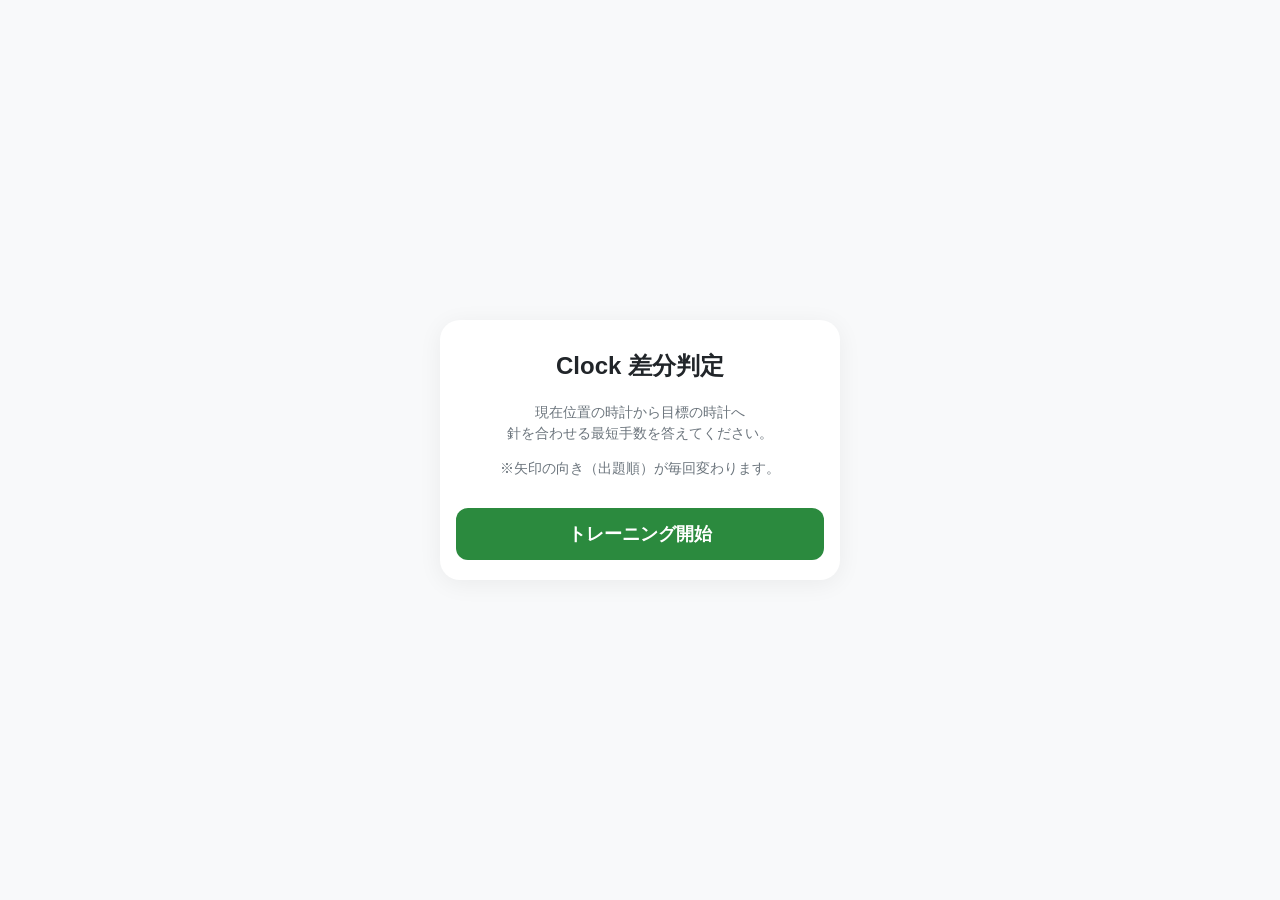
==== index.html @ cc68ac6b "正解・不正解時のエフェクトを追加 / リザルトにミス回数の表示を追加" ====
<!DOCTYPE html>
<html lang="ja">
<head>
    <meta charset="UTF-8">
    <meta name="viewport" content="width=device-width, initial-scale=1.0, maximum-scale=1.0, user-scalable=no">
    <title>ルービッククロック 練習アプリ</title>
    <style>
        * {
            box-sizing: border-box;
            -webkit-tap-highlight-color: transparent;
        }
        body {
            font-family: -apple-system, BlinkMacSystemFont, "Segoe UI", Roboto, Helvetica, Arial, sans-serif;
            background-color: #f8f9fa;
            margin: 0;
            padding: 10px;
            display: flex;
            justify-content: center;
            align-items: center;
            min-height: 100vh;
        }
        #app {
            background: white;
            padding: 20px 16px;
            border-radius: 20px;
            box-shadow: 0 4px 24px rgba(0,0,0,0.06);
            text-align: center;
            width: 100%;
            max-width: 400px;
            position: relative;
        }
        .screen { display: none; }
        .active { display: block; }
        
        h2 { margin-top: 10px; color: #212529; }
        p { color: #6c757d; font-size: 14px; line-height: 1.5; }

        /* 時計エリア */
        .clock-container {
            display: flex;
            flex-direction: row;
            justify-content: center;
            align-items: center;
            gap: 4px;
            background: #f1f3f5;
            padding: 12px 6px;
            border-radius: 14px;
            margin: 15px 0;
        }
        .arrow-box {
            width: 50px;
            height: 40px;
            display: flex;
            align-items: center;
            justify-content: center;
        }
        .arrow-svg {
            width: 100%;
            height: 100%;
            fill: #0288d1;
        }
        .clock-svg {
            background: #e1f5fe;
            border-radius: 50%;
            border: 3px solid #0288d1;
            flex: 0 0 110px;
            height: 110px;
        }
        
        /* ボタンのスタイル */
        button {
            font-family: inherit;
            border: none;
            cursor: pointer;
            transition: background 0.1s, transform 0.05s;
        }
        button:active {
            transform: scale(0.96);
        }
        .btn-start {
            background-color: #2b8a3e;
            color: white;
            font-size: 18px;
            font-weight: bold;
            padding: 14px 32px;
            border-radius: 12px;
            width: 100%;
            margin-top: 15px;
        }
        
        .btn-grid {
            display: grid;
            grid-template-columns: repeat(2, 1fr);
            gap: 8px;
            margin-top: 10px;
        }
        .btn-answer {
            color: white;
            font-size: 20px;
            font-weight: 700;
            padding: 14px 0;
            border-radius: 10px;
        }
        
        .btn-minus { background-color: #c92a2a; }
        .btn-plus { background-color: #228be6; }
        .btn-fullwidth {
            grid-column: span 2;
            background-color: #12b886;
        }
        
        .info-container {
            display: flex;
            justify-content: space-between;
            align-items: center;
            font-size: 15px;
            color: #495057;
            font-weight: bold;
            padding: 0 4px;
        }
        .live-timer {
            font-variant-numeric: tabular-nums;
            background: #e2f5e5;
            color: #2b8a3e;
            padding: 4px 12px;
            border-radius: 6px;
        }
        
        /* リザルト表示 */
        .result-time {
            font-size: 36px;
            font-weight: bold;
            color: #d6336c;
            margin: 15px 0 5px 0;
        }
        .result-miss {
            font-size: 18px;
            font-weight: bold;
            color: #495057;
            margin-bottom: 25px;
        }

        /* エフェクト用オーバーレイ共通 */
        .effect-overlay {
            position: absolute;
            top: 0;
            left: 0;
            width: 100%;
            height: 100%;
            background: rgba(255, 255, 255, 0.4);
            border-radius: 20px;
            display: flex;
            justify-content: center;
            align-items: center;
            z-index: 10;
            opacity: 0;
            pointer-events: none;
            transition: opacity 0.08s ease-out;
        }
        .effect-overlay.show {
            opacity: 1;
            pointer-events: auto;
        }

        /* ○（正解）エフェクト */
        .correct-circle {
            width: 140px;
            height: 140px;
            border: 16px solid #2b8a3e;
            border-radius: 50%;
            transform: scale(0.6);
            transition: transform 0.12s cubic-bezier(0.175, 0.885, 0.32, 1.275);
        }
        #correct-overlay.show .correct-circle { transform: scale(1); }

        /* ✕（不正解）エフェクト */
        .incorrect-cross {
            position: relative;
            width: 120px;
            height: 120px;
            transform: scale(0.6);
            transition: transform 0.12s cubic-bezier(0.175, 0.885, 0.32, 1.275);
        }
        .incorrect-cross::before, .incorrect-cross::after {
            content: "";
            position: absolute;
            top: 50%;
            left: 0;
            width: 100%;
            height: 16px;
            background-color: #f03e3e;
            border-radius: 8px;
        }
        .incorrect-cross::before { transform: translateY(-50%) rotate(45deg); }
        .incorrect-cross::after { transform: translateY(-50%) rotate(-45deg); }
        #incorrect-overlay.show .incorrect-cross { transform: scale(1); }
    </style>
</head>
<body>

<div id="app">
    <div id="correct-overlay" class="effect-overlay">
        <div class="correct-circle"></div>
    </div>

    <div id="incorrect-overlay" class="effect-overlay">
        <div class="incorrect-cross"></div>
    </div>

    <div id="start-screen" class="screen active">
        <h2>Clock 差分判定</h2>
        <p>現在位置の時計から目標の時計へ<br>針を合わせる最短手数を答えてください。</p>
        <p>※矢印の向き（出題順）が毎回変わります。</p>
        <button class="btn-start" onclick="startQuiz()">トレーニング開始</button>
    </div>

    <div id="quiz-screen" class="screen">
        <div class="info-container">
            <div>問 <span id="current-question">1</span> / 10</div>
            <div class="live-timer"><span id="live-time">0.00</span> 秒</div>
        </div>
        
        <div class="clock-container">
            <svg id="clock-left" class="clock-svg" viewBox="0 0 100 100">
                <circle cx="50" cy="50" r="45" fill="none" stroke="#0288d1" stroke-width="2"/>
                <circle cx="50" cy="12" r="3" fill="#f03e3e"/>
                <circle cx="68.1" cy="16.9" r="2" fill="#495057"/><circle cx="83.1" cy="31.9" r="2" fill="#495057"/>
                <circle cx="88" cy="50" r="2" fill="#495057"/><circle cx="83.1" cy="68.1" r="2" fill="#495057"/>
                <circle cx="68.1" cy="83.1" r="2" fill="#495057"/><circle cx="50" cy="88" r="2" fill="#495057"/>
                <circle cx="31.9" cy="83.1" r="2" fill="#495057"/><circle cx="16.9" cy="68.1" r="2" fill="#495057"/>
                <circle cx="12" cy="50" r="2" fill="#495057"/><circle cx="16.9" cy="31.9" r="2" fill="#495057"/>
                <circle cx="31.9" cy="16.9" r="2" fill="#495057"/>
                <line id="hand-left" x1="50" y1="50" x2="50" y2="15" stroke="#212529" stroke-width="5" stroke-linecap="round" />
            </svg>

            <div class="arrow-box">
                <svg class="arrow-svg" viewBox="0 0 24 24">
                    <path id="arrow-path" d="M2,12 L14,2 L14,8 L22,8 L22,16 L14,16 L14,22 Z"/>
                </svg>
            </div>

            <svg id="clock-right" class="clock-svg" viewBox="0 0 100 100">
                <circle cx="50" cy="50" r="45" fill="none" stroke="#0288d1" stroke-width="2"/>
                <circle cx="50" cy="12" r="3" fill="#f03e3e"/>
                <circle cx="68.1" cy="16.9" r="2" fill="#495057"/><circle cx="83.1" cy="31.9" r="2" fill="#495057"/>
                <circle cx="88" cy="50" r="2" fill="#495057"/><circle cx="83.1" cy="68.1" r="2" fill="#495057"/>
                <circle cx="68.1" cy="83.1" r="2" fill="#495057"/><circle cx="50" cy="88" r="2" fill="#495057"/>
                <circle cx="31.9" cy="83.1" r="2" fill="#495057"/><circle cx="16.9" cy="68.1" r="2" fill="#495057"/>
                <circle cx="12" cy="50" r="2" fill="#495057"/><circle cx="16.9" cy="31.9" r="2" fill="#495057"/>
                <circle cx="31.9" cy="16.9" r="2" fill="#495057"/>
                <line id="hand-right" x1="50" y1="50" x2="50" y2="15" stroke="#212529" stroke-width="5" stroke-linecap="round" />
            </svg>
        </div>

        <div class="btn-grid" id="button-container"></div>
    </div>

    <div id="result-screen" class="screen">
        <h2>リザルト</h2>
        <p>10問正解のタイム:</p>
        <div class="result-time"><span id="total-time">0.00</span> 秒</div>
        <div class="result-miss">ミス回数: <span id="total-miss">0</span> 回</div>
        <button class="btn-start" onclick="startQuiz()">もう一度挑戦</button>
    </div>
</div>

<script>
    let currentStep = 0;
    let startTime = 0;
    let totalPenaltyTime = 0; 
    let effectStartTime = 0;  
    let leftTime = 0;
    let rightTime = 0;
    let correctAnswer = 0;
    let isRunning = false;
    let isTransitioning = false;
    let missCount = 0; // ミス回数の記録用

    const btnContainer = document.getElementById('button-container');
    const arrowPath = document.getElementById('arrow-path');
    const correctOverlay = document.getElementById('correct-overlay');
    const incorrectOverlay = document.getElementById('incorrect-overlay');

    const buttonLayout = [
        [0, true],
        [-1, false], [1, false],
        [-2, false], [2, false],
        [-3, false], [3, false],
        [-4, false], [4, false],
        [-5, false], [5, false],
        [6, true]
    ];

    buttonLayout.forEach(([num, isFull]) => {
        const btn = document.createElement('button');
        btn.className = 'btn-answer';
        
        if (isFull) {
            btn.classList.add('btn-fullwidth');
            btn.innerText = num;
        } else {
            if (num < 0) {
                btn.classList.add('btn-minus');
                btn.innerText = num;
            } else {
                btn.classList.add('btn-plus');
                btn.innerText = `+${num}`;
            }
        }
        
        btn.onclick = () => checkAnswer(num);
        btnContainer.appendChild(btn);
    });

    function showScreen(screenId) {
        document.querySelectorAll('.screen').forEach(s => s.classList.remove('active'));
        document.getElementById(screenId).classList.add('active');
    }

    function startQuiz() {
        currentStep = 0;
        totalPenaltyTime = 0;
        missCount = 0;
        startTime = performance.now();
        isRunning = true;
        isTransitioning = false;
        nextQuestion();
        showScreen('quiz-screen');
        updateTimer();
    }

    function updateTimer() {
        if (!isRunning) return;
        
        let now = performance.now();
        let elapsed;
        
        if (isTransitioning) {
            // 【仕様通り】正解エフェクト中のみタイム表示の進行を固定
            elapsed = ((effectStartTime - startTime - totalPenaltyTime) / 1000);
        } else {
            elapsed = ((now - startTime - totalPenaltyTime) / 1000);
        }
        
        document.getElementById('live-time').innerText = elapsed.toFixed(2);
        requestAnimationFrame(updateTimer);
    }

    function nextQuestion() {
        currentStep++;
        if (currentStep > 10) {
            endQuiz();
            return;
        }
        document.getElementById('current-question').innerText = currentStep;

        leftTime = Math.floor(Math.random() * 12);
        rightTime = Math.floor(Math.random() * 12);

        const isLeftToRight = Math.random() < 0.5;

        let fromTime, toTime;
        if (isLeftToRight) {
            arrowPath.setAttribute('d', 'M22,12 L10,2 L10,8 L2,8 L2,16 L10,16 L10,22 Z');
            fromTime = leftTime;
            toTime = rightTime;
        } else {
            arrowPath.setAttribute('d', 'M2,12 L14,2 L14,8 L22,8 L22,16 L14,16 L14,22 Z');
            fromTime = rightTime;
            toTime = leftTime;
        }

        let diff = toTime - fromTime;
        while (diff <= -5) diff += 12;
        while (diff > 6) diff -= 12;
        correctAnswer = diff;

        document.getElementById('hand-left').setAttribute('transform', `rotate(${leftTime * 30} 50 50)`);
        document.getElementById('hand-right').setAttribute('transform', `rotate(${rightTime * 30} 50 50)`);
    }

    function checkAnswer(selected) {
        if (isTransitioning) return;

        if (selected === correctAnswer) {
            triggerCorrectEffect();
        } else {
            missCount++; // ミスをカウント
            triggerIncorrectEffect();
        }
    }

    // 正解時の演出（タイマー停止あり）
    function triggerCorrectEffect() {
        isTransitioning = true;
        effectStartTime = performance.now(); 
        correctOverlay.classList.add('show');

        setTimeout(() => {
            correctOverlay.classList.remove('show');
            let effectEndTime = performance.now();
            totalPenaltyTime += (effectEndTime - effectStartTime); // 演出時間を差し引く
            isTransitioning = false;
            nextQuestion();
        }, 250);
    }

    // 不正解時の演出（タイマーは停止しない）
    function triggerIncorrectEffect() {
        isTransitioning = true; // 演出中の連続タップを防止
        incorrectOverlay.classList.add('show');

        setTimeout(() => {
            incorrectOverlay.classList.remove('show');
            isTransitioning = false; // 問題は進めず、入力を再開可能にする
        }, 250);
    }

    function endQuiz() {
        isRunning = false;
        const endTime = performance.now();
        const totalTime = ((endTime - startTime - totalPenaltyTime) / 1000).toFixed(2);
        document.getElementById('total-time').innerText = totalTime;
        document.getElementById('total-miss').innerText = missCount; // 結果に反映
        showScreen('result-screen');
    }
</script>
</body>
</html>
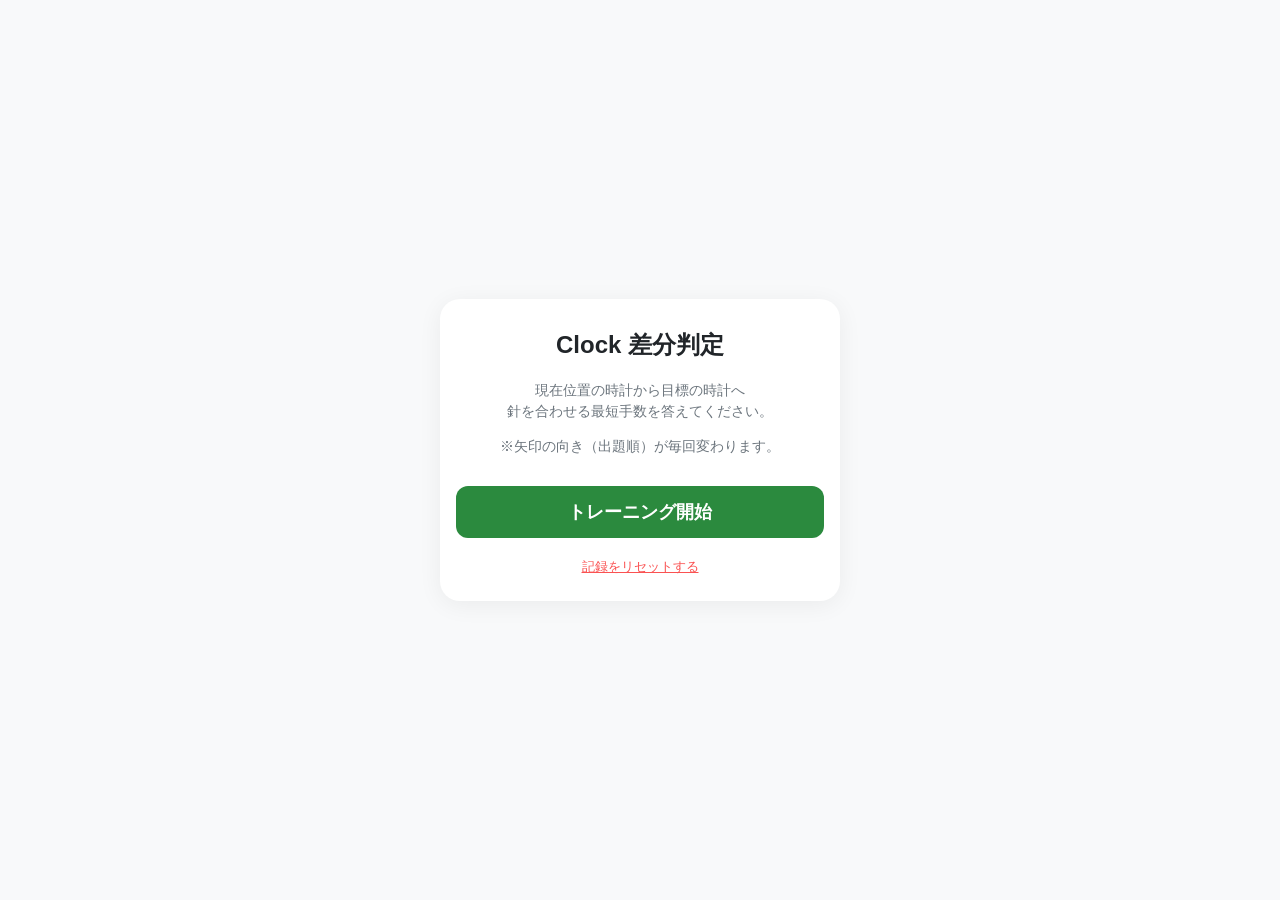
==== commit d10b375b: "カウントダウン表示、ミスのペナルティ、最高記録・MO5表示を追加" ====
--- a/index.html
+++ b/index.html
@@ -127,17 +127,57 @@
         }
         
         /* リザルト表示 */
-        .result-time {
-            font-size: 36px;
+        .result-formula {
+            font-size: 16px;
+            color: #495057;
+            line-height: 1.8;
+            margin: 15px 0 8px 0;
+        }
+        .result-formula .result-total {
+            font-size: 28px;
             font-weight: bold;
             color: #d6336c;
-            margin: 15px 0 5px 0;
-        }
-        .result-miss {
+        }
+        .result-best {
+            font-size: 15px;
+            color: #868e96;
+            margin-bottom: 25px;
+        }
+        .result-best span {
+            font-weight: bold;
+            color: #495057;
+        }
+        .new-record-badge {
+            display: none;
+            align-items: center;
+            justify-content: center;
+            gap: 6px;
+            background: linear-gradient(135deg, #ffd43b 0%, #fab005 100%);
+            color: #862e00;
             font-size: 18px;
             font-weight: bold;
-            color: #495057;
-            margin-bottom: 25px;
+            padding: 10px 20px;
+            border-radius: 999px;
+            margin: 0 auto 12px auto;
+            width: fit-content;
+            box-shadow: 0 4px 12px rgba(250, 176, 5, 0.35);
+            animation: record-pop 0.5s cubic-bezier(0.175, 0.885, 0.32, 1.275);
+        }
+        .new-record-badge.show {
+            display: flex;
+        }
+        @keyframes record-pop {
+            0% { transform: scale(0.6); opacity: 0; }
+            100% { transform: scale(1); opacity: 1; }
+        }
+        .start-best {
+            font-size: 14px;
+            color: #868e96;
+            margin-top: 12px;
+        }
+        .start-best span {
+            font-weight: bold;
+            color: #2b8a3e;
         }
 
         /* エフェクト用オーバーレイ共通 */
@@ -194,6 +234,38 @@
         .incorrect-cross::before { transform: translateY(-50%) rotate(45deg); }
         .incorrect-cross::after { transform: translateY(-50%) rotate(-45deg); }
         #incorrect-overlay.show .incorrect-cross { transform: scale(1); }
+
+        /* カウントダウン演出 */
+        #countdown-overlay {
+            background: rgba(255, 255, 255, 0.4); /* 3,2,1の間は白濁 */
+        }
+        #countdown-overlay.is-start {
+            background: none; /* START!の瞬間は背景なし */
+            pointer-events: none; /* START!の瞬間は操作を透過 */
+        }
+        #countdown-display {
+            font-size: 100px;
+            font-weight: 900;
+            color: #2b8a3e;
+            text-shadow: none; /* 3,2,1の間は影なし */
+            transition: transform 0.15s cubic-bezier(0.175, 0.885, 0.32, 1.275);
+            z-index: 20;
+        }
+        #countdown-overlay.is-start #countdown-display {
+            /* START!の瞬間だけ視認性のための光彩を付ける */
+            text-shadow: 0 0 15px rgba(255,255,255,0.9), 0 0 30px rgba(255,255,255,0.9);
+        }
+
+        .btn-reset {
+            background: none;
+            border: none;
+            color: #fa5252;
+            text-decoration: underline;
+            font-size: 13px;
+            margin-top: 15px;
+            cursor: pointer;
+            padding: 5px 10px;
+        }
     </style>
 </head>
 <body>
@@ -207,11 +279,21 @@
         <div class="incorrect-cross"></div>
     </div>
 
+    <div id="countdown-overlay" class="effect-overlay">
+        <div id="countdown-display"></div>
+    </div>
+
     <div id="start-screen" class="screen active">
         <h2>Clock 差分判定</h2>
         <p>現在位置の時計から目標の時計へ<br>針を合わせる最短手数を答えてください。</p>
         <p>※矢印の向き（出題順）が毎回変わります。</p>
+        <p id="start-best" class="start-best" style="display: none;">これまでの最高記録: <span id="start-best-time">--</span> 秒</p>
+        <div id="start-stats" style="display: none; margin-top: 10px; font-size: 14px; color: #495057;">
+            <div>直近5回の平均: <span id="start-avg" style="font-weight: bold; color: #228be6;">--</span> 秒</div>
+            <div style="font-size: 12px; color: #868e96; margin-top: 4px;">直近5回の記録: <span id="start-recent"></span></div>
+        </div>
         <button class="btn-start" onclick="startQuiz()">トレーニング開始</button>
+        <button class="btn-reset" onclick="confirmReset()">記録をリセットする</button>
     </div>
 
     <div id="quiz-screen" class="screen">
@@ -257,10 +339,18 @@
 
     <div id="result-screen" class="screen">
         <h2>リザルト</h2>
+        <div id="new-record-badge" class="new-record-badge">🎉 新記録！</div>
         <p>10問正解のタイム:</p>
-        <div class="result-time"><span id="total-time">0.00</span> 秒</div>
-        <div class="result-miss">ミス回数: <span id="total-miss">0</span> 回</div>
+        <div class="result-formula">
+            <span id="base-time">0.00</span>秒+（ミス <span id="total-miss">0</span> 回×2秒） = <span id="total-time" class="result-total">0.00</span> 秒
+        </div>
+        <div class="result-best">最高記録: <span id="best-time">--</span> 秒</div>
+        <div id="result-stats" style="margin-bottom: 20px; font-size: 14px; color: #495057;">
+            <div>直近5回の平均: <span id="result-avg" style="font-weight: bold; color: #228be6;">--</span> 秒</div>
+            <div style="font-size: 12px; color: #868e96; margin-top: 4px;">直近5回の記録: <span id="result-recent"></span></div>
+        </div>
         <button class="btn-start" onclick="startQuiz()">もう一度挑戦</button>
+        <button class="btn-reset" onclick="confirmReset()">記録をリセットする</button>
     </div>
 </div>
 
@@ -276,6 +366,10 @@
     let isTransitioning = false;
     let missCount = 0; // ミス回数の記録用
 
+    const BEST_TIME_KEY = 'clock-training-best-time';
+    const HISTORY_KEY = 'clock-training-history';
+    const MISS_PENALTY_SEC = 2;
+
     const btnContainer = document.getElementById('button-container');
     const arrowPath = document.getElementById('arrow-path');
     const correctOverlay = document.getElementById('correct-overlay');
@@ -317,32 +411,138 @@
         document.getElementById(screenId).classList.add('active');
     }
 
+    function getBestTime() {
+        const stored = localStorage.getItem(BEST_TIME_KEY);
+        return stored !== null ? parseFloat(stored) : null;
+    }
+
+    function saveBestTime(time) {
+        localStorage.setItem(BEST_TIME_KEY, time.toFixed(2));
+    }
+
+    function updateStartBestDisplay() {
+        const best = getBestTime();
+        const el = document.getElementById('start-best');
+        if (best === null) {
+            el.style.display = 'none';
+            return;
+        }
+        document.getElementById('start-best-time').innerText = best.toFixed(2);
+        el.style.display = 'block';
+    }
+
+    function getHistory() {
+        const stored = localStorage.getItem(HISTORY_KEY);
+        return stored ? JSON.parse(stored).map(Number) : [];
+    }
+
+    function saveToHistory(time) {
+        const history = getHistory();
+        history.push(parseFloat(time.toFixed(2)));
+        if (history.length > 50) history.shift(); // 履歴は最大50件保持
+        localStorage.setItem(HISTORY_KEY, JSON.stringify(history));
+    }
+
+    function updateStatsDisplay() {
+        const history = getHistory();
+        const recent = history.slice(-5).reverse();
+        const avg = recent.length > 0 
+            ? (recent.reduce((a, b) => a + b, 0) / recent.length).toFixed(2)
+            : "--";
+
+        const recentStr = recent.length > 0 ? recent.map(n => n.toFixed(2) + '秒').join(', ') : 'なし';
+
+        // 開始画面とリザルト画面の両方を更新
+        ['start', 'result'].forEach(prefix => {
+            const container = document.getElementById(`${prefix}-stats`);
+            if (history.length > 0) {
+                container.style.display = 'block';
+                document.getElementById(`${prefix}-avg`).innerText = avg;
+                document.getElementById(`${prefix}-recent`).innerText = recentStr;
+            } else {
+                container.style.display = 'none';
+            }
+        });
+    }
+
+    function confirmReset() {
+        if (confirm("記録をリセットしますか？")) {
+            localStorage.removeItem(BEST_TIME_KEY);
+            localStorage.removeItem(HISTORY_KEY);
+            updateStartBestDisplay();
+            updateStatsDisplay();
+        }
+    }
+
     function startQuiz() {
+        // 初期化
         currentStep = 0;
         totalPenaltyTime = 0;
         missCount = 0;
-        startTime = performance.now();
-        isRunning = true;
-        isTransitioning = false;
-        nextQuestion();
+        isTransitioning = true; // カウントダウン中の操作防止
+
+        // クイズ画面へ切り替え（カウントダウンを見せるため）
         showScreen('quiz-screen');
-        updateTimer();
+        document.getElementById('live-time').innerText = "0.00";
+        
+        // カウントダウン開始
+        runCountdown(() => {
+            startTime = performance.now();
+            isRunning = true;
+            isTransitioning = false;
+            nextQuestion();
+            updateTimer();
+        });
+    }
+
+    function runCountdown(callback) {
+        const overlay = document.getElementById('countdown-overlay');
+        const display = document.getElementById('countdown-display');
+        let count = 3;
+
+        overlay.classList.remove('is-start');
+        overlay.classList.add('show');
+        display.innerText = count;
+
+        const timer = setInterval(() => {
+            count--;
+            if (count > 0) {
+                display.innerText = count;
+                display.style.transform = 'scale(1.2)';
+                setTimeout(() => { if(count > 0) display.style.transform = 'scale(1)'; }, 100);
+            } else if (count === 0) {
+                overlay.classList.add('is-start');
+                display.innerText = "START!";
+                display.style.transform = 'scale(1.3)';
+                
+                clearInterval(timer);
+                // STARTが表示された瞬間にゲーム開始（操作可能にする）
+                callback();
+                
+                // START!の表示時間を0.25秒(250ms)にして終了する
+                setTimeout(() => {
+                    overlay.classList.remove('show');
+                    display.style.transform = 'scale(1)';
+                }, 250);
+            }
+        }, 800); // カウントダウンの間隔は0.8秒
+    }
+
+    function getBaseElapsedSec(now = performance.now()) {
+        const baseMs = isTransitioning
+            ? effectStartTime - startTime - totalPenaltyTime
+            : now - startTime - totalPenaltyTime;
+        return baseMs / 1000;
+    }
+
+    function getResultTimeSec(now = performance.now()) {
+        return getBaseElapsedSec(now) + missCount * MISS_PENALTY_SEC;
     }
 
     function updateTimer() {
         if (!isRunning) return;
-        
-        let now = performance.now();
-        let elapsed;
-        
-        if (isTransitioning) {
-            // 【仕様通り】正解エフェクト中のみタイム表示の進行を固定
-            elapsed = ((effectStartTime - startTime - totalPenaltyTime) / 1000);
-        } else {
-            elapsed = ((now - startTime - totalPenaltyTime) / 1000);
-        }
-        
-        document.getElementById('live-time').innerText = elapsed.toFixed(2);
+
+        document.getElementById('live-time').innerText = getResultTimeSec().toFixed(2);
         requestAnimationFrame(updateTimer);
     }
 
@@ -418,12 +618,32 @@
 
     function endQuiz() {
         isRunning = false;
-        const endTime = performance.now();
-        const totalTime = ((endTime - startTime - totalPenaltyTime) / 1000).toFixed(2);
-        document.getElementById('total-time').innerText = totalTime;
-        document.getElementById('total-miss').innerText = missCount; // 結果に反映
+        const baseTimeNum = getBaseElapsedSec(performance.now());
+        const resultTimeNum = baseTimeNum + missCount * MISS_PENALTY_SEC;
+        const previousBest = getBestTime();
+        const isNewRecord = previousBest === null || resultTimeNum < previousBest;
+
+        saveToHistory(resultTimeNum);
+
+        if (isNewRecord) {
+            saveBestTime(resultTimeNum);
+        }
+
+        document.getElementById('base-time').innerText = baseTimeNum.toFixed(2);
+        document.getElementById('total-miss').innerText = missCount;
+        document.getElementById('total-time').innerText = resultTimeNum.toFixed(2);
+        document.getElementById('best-time').innerText = getBestTime().toFixed(2);
+
+        const badge = document.getElementById('new-record-badge');
+        badge.classList.toggle('show', isNewRecord);
+
+        updateStartBestDisplay();
+        updateStatsDisplay();
         showScreen('result-screen');
     }
+
+    updateStartBestDisplay();
+    updateStatsDisplay();
 </script>
 </body>
 </html>
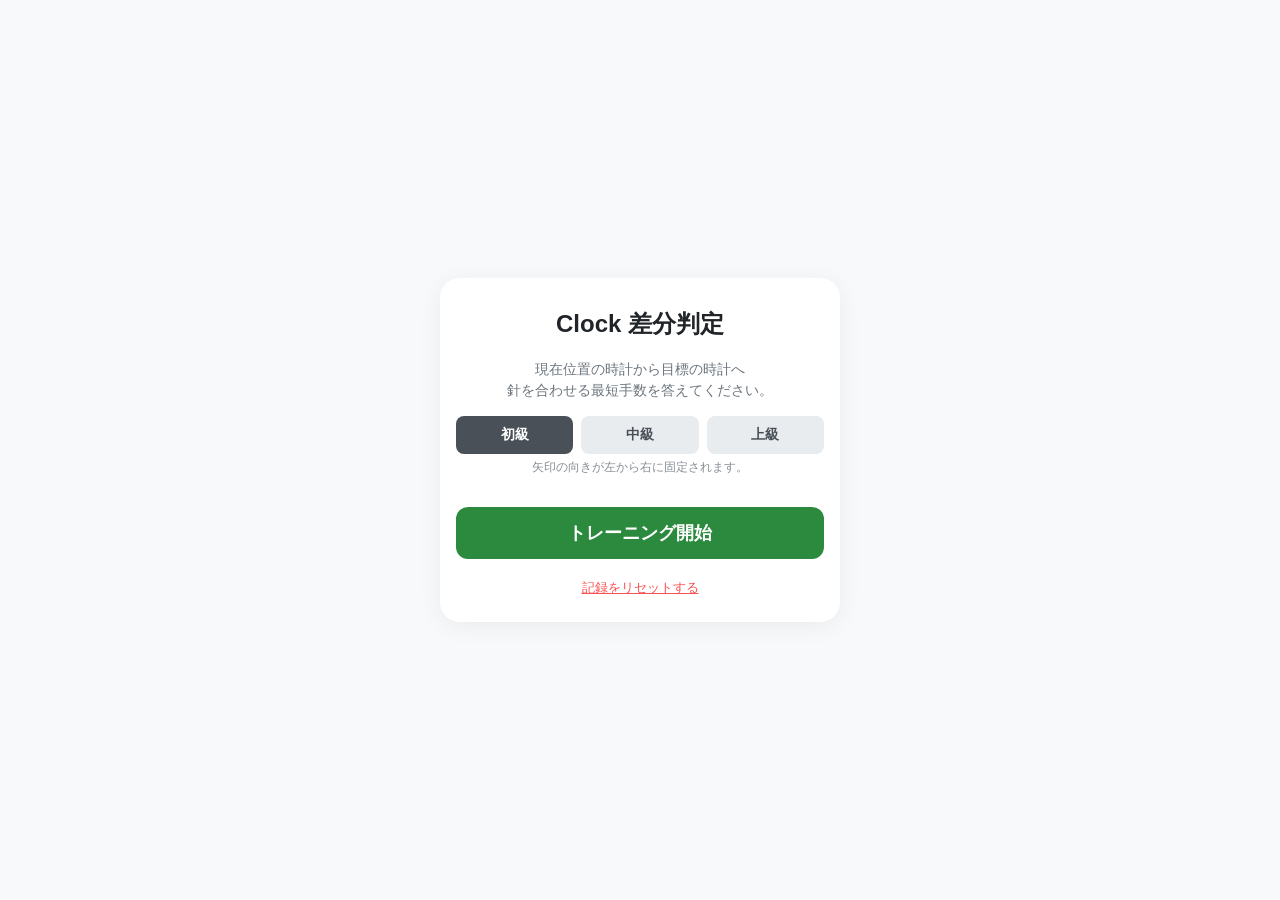
==== commit 3c3cf7bf: "難易度選択を追加" ====
--- a/index.html
+++ b/index.html
@@ -67,6 +67,26 @@
             height: 110px;
         }
         
+        /* 難易度選択ボタン */
+        .difficulty-container {
+            display: flex;
+            gap: 8px;
+            margin: 15px 0;
+        }
+        .btn-difficulty {
+            flex: 1;
+            background-color: #e9ecef;
+            color: #495057;
+            padding: 10px 0;
+            border-radius: 8px;
+            font-size: 14px;
+            font-weight: bold;
+        }
+        .btn-difficulty.active {
+            background-color: #495057;
+            color: white;
+        }
+
         /* ボタンのスタイル */
         button {
             font-family: inherit;
@@ -125,23 +145,31 @@
             padding: 4px 12px;
             border-radius: 6px;
         }
+        .btn-pause {
+            background-color: #e9ecef;
+            color: #495057;
+            font-size: 12px;
+            font-weight: bold;
+            padding: 5px 10px;
+            border-radius: 6px;
+        }
         
         /* リザルト表示 */
-        .result-formula {
-            font-size: 16px;
-            color: #495057;
-            line-height: 1.8;
-            margin: 15px 0 8px 0;
-        }
-        .result-formula .result-total {
-            font-size: 28px;
+        .result-total {
+            font-size: 32px;
             font-weight: bold;
             color: #d6336c;
+            margin: 15px 0 2px 0;
+        }
+        .result-formula {
+            font-size: 14px;
+            color: #868e96;
+            margin-bottom: 20px;
         }
         .result-best {
             font-size: 15px;
             color: #868e96;
-            margin-bottom: 25px;
+            margin-bottom: 4px;
         }
         .result-best span {
             font-weight: bold;
@@ -177,9 +205,9 @@
         }
         .start-best span {
             font-weight: bold;
-            color: #2b8a3e;
-        }
-
+            color: #495057;
+        }
+        .start-best { font-size: 15px; }
         /* エフェクト用オーバーレイ共通 */
         .effect-overlay {
             position: absolute;
@@ -256,6 +284,47 @@
             text-shadow: 0 0 15px rgba(255,255,255,0.9), 0 0 30px rgba(255,255,255,0.9);
         }
 
+        /* カスタム確認モーダル */
+        #confirm-modal {
+            z-index: 100;
+            background: rgba(0, 0, 0, 0.5);
+        }
+        .modal-content {
+            background: white;
+            padding: 24px;
+            border-radius: 20px;
+            width: 85%;
+            max-width: 320px;
+            box-shadow: 0 10px 40px rgba(0,0,0,0.2);
+            text-align: center;
+        }
+        .modal-content p {
+            color: #212529;
+            font-size: 16px;
+            font-weight: bold;
+            margin: 0 0 24px 0;
+            line-height: 1.5;
+        }
+        .modal-buttons {
+            display: flex;
+            gap: 12px;
+        }
+        .btn-modal {
+            flex: 1;
+            padding: 12px;
+            border-radius: 12px;
+            font-size: 15px;
+            font-weight: bold;
+        }
+        .btn-confirm { background-color: #f03e3e; color: white; }
+        .btn-cancel { background-color: #e9ecef; color: #495057; }
+
+        #pause-overlay {
+            background: #f8f9fa; /* 時計を完全に隠すために不透明な背景 */
+            z-index: 25;
+            flex-direction: column;
+        }
+
         .btn-reset {
             background: none;
             border: none;
@@ -275,6 +344,16 @@
         <div class="correct-circle"></div>
     </div>
 
+    <div id="confirm-modal" class="effect-overlay">
+        <div class="modal-content">
+            <p id="confirm-message">メッセージ</p>
+            <div class="modal-buttons">
+                <button class="btn-modal btn-cancel" onclick="closeConfirmModal()">キャンセル</button>
+                <button class="btn-modal btn-confirm" onclick="executeConfirmAction()">はい</button>
+            </div>
+        </div>
+    </div>
+
     <div id="incorrect-overlay" class="effect-overlay">
         <div class="incorrect-cross"></div>
     </div>
@@ -283,15 +362,34 @@
         <div id="countdown-display"></div>
     </div>
 
+    <div id="pause-overlay" class="effect-overlay">
+        <div style="text-align: center;">
+            <h2 style="margin-bottom: 10px;">一時停止中</h2>
+            <div style="margin-bottom: 20px; color: #495057; font-size: 15px; line-height: 1.6;">
+                <div>現在の進捗: <span id="pause-current-step" style="font-weight: bold; color: #228be6;">--</span> / 10 問目</div>
+                <div>これまでのミス: <span id="pause-miss-count" style="font-weight: bold; color: #f03e3e;">--</span> 回</div>
+            </div>
+            <button class="btn-start" style="width: auto;" onclick="togglePause()">再開する</button>
+            <button class="btn-reset" style="display: block; margin: 20px auto 0 auto;" onclick="backToTitle()">タイトルに戻る</button>
+        </div>
+    </div>
+
     <div id="start-screen" class="screen active">
         <h2>Clock 差分判定</h2>
         <p>現在位置の時計から目標の時計へ<br>針を合わせる最短手数を答えてください。</p>
-        <p>※矢印の向き（出題順）が毎回変わります。</p>
-        <p id="start-best" class="start-best" style="display: none;">これまでの最高記録: <span id="start-best-time">--</span> 秒</p>
-        <div id="start-stats" style="display: none; margin-top: 10px; font-size: 14px; color: #495057;">
+        <p id="start-best" class="start-best" style="display: none; color: #868e96; margin-top: 12px;">ベストタイム: <span id="start-best-time">--</span> 秒</p>
+
+        <div id="start-stats" style="display: none; margin-top: 15px; font-size: 15px; color: #868e96;">
             <div>直近5回の平均: <span id="start-avg" style="font-weight: bold; color: #228be6;">--</span> 秒</div>
-            <div style="font-size: 12px; color: #868e96; margin-top: 4px;">直近5回の記録: <span id="start-recent"></span></div>
+            <div style="margin-top: 12px; font-size: 12px; color: #adb5bd;">直近5回の記録: <span id="start-recent" style="color: #adb5bd; font-weight: bold;"></span></div>
         </div>
+        
+        <div class="difficulty-container">
+            <button class="btn-difficulty active" data-level="beginner" onclick="selectDifficulty('beginner')">初級</button>
+            <button class="btn-difficulty" data-level="intermediate" onclick="selectDifficulty('intermediate')">中級</button>
+            <button class="btn-difficulty" data-level="advanced" onclick="selectDifficulty('advanced')">上級</button>
+        </div>
+        <div id="start-difficulty-desc" style="font-size: 12px; color: #868e96; margin-top: -10px; margin-bottom: 15px; min-height: 1.5em;"></div>
         <button class="btn-start" onclick="startQuiz()">トレーニング開始</button>
         <button class="btn-reset" onclick="confirmReset()">記録をリセットする</button>
     </div>
@@ -299,6 +397,7 @@
     <div id="quiz-screen" class="screen">
         <div class="info-container">
             <div>問 <span id="current-question">1</span> / 10</div>
+            <button class="btn-pause" onclick="togglePause()">一時停止</button>
             <div class="live-timer"><span id="live-time">0.00</span> 秒</div>
         </div>
         
@@ -340,15 +439,26 @@
     <div id="result-screen" class="screen">
         <h2>リザルト</h2>
         <div id="new-record-badge" class="new-record-badge">🎉 新記録！</div>
-        <p>10問正解のタイム:</p>
+        <div class="result-total"><span id="total-time">0.00</span>秒</div>
         <div class="result-formula">
-            <span id="base-time">0.00</span>秒+（ミス <span id="total-miss">0</span> 回×2秒） = <span id="total-time" class="result-total">0.00</span> 秒
+            = <span id="base-time">0.00</span>秒 +（ミス<span id="total-miss">0</span>回×2秒）
         </div>
-        <div class="result-best">最高記録: <span id="best-time">--</span> 秒</div>
-        <div id="result-stats" style="margin-bottom: 20px; font-size: 14px; color: #495057;">
+        <div id="result-difficulty" style="font-size: 14px; color: #868e96; margin-bottom: 5px;">難易度: <span id="result-diff-label">--</span></div>
+        <div id="result-comparison" style="font-size: 15px; margin-bottom: 15px; min-height: 1.5em; color: #495057; font-weight: bold;"></div>
+        <div class="result-best">ベストタイム: <span id="best-time">--</span> 秒</div>
+        <div id="result-stats" style="margin-bottom: 20px; font-size: 15px; color: #868e96;">
             <div>直近5回の平均: <span id="result-avg" style="font-weight: bold; color: #228be6;">--</span> 秒</div>
-            <div style="font-size: 12px; color: #868e96; margin-top: 4px;">直近5回の記録: <span id="result-recent"></span></div>
+            <div style="margin-top: 12px; font-size: 12px; color: #adb5bd;">直近6回の記録: <span id="result-recent" style="color: #adb5bd; font-weight: bold;"></span></div>
         </div>
+
+        <div class="difficulty-container">
+            <button class="btn-difficulty active" data-level="beginner" onclick="selectDifficulty('beginner')">初級</button>
+            <button class="btn-difficulty" data-level="intermediate" onclick="selectDifficulty('intermediate')">中級</button>
+            <button class="btn-difficulty" data-level="advanced" onclick="selectDifficulty('advanced')">上級</button>
+        </div>
+        <div id="result-difficulty-desc" style="font-size: 12px; color: #868e96; margin-top: -10px; margin-bottom: 15px; min-height: 1.5em;"></div>
+        <div id="difficulty-bests-list" style="margin-top: 10px; font-size: 13px; color: #adb5bd; display: flex; justify-content: space-around; width: 100%;"></div>
+
         <button class="btn-start" onclick="startQuiz()">もう一度挑戦</button>
         <button class="btn-reset" onclick="confirmReset()">記録をリセットする</button>
     </div>
@@ -359,21 +469,66 @@
     let startTime = 0;
     let totalPenaltyTime = 0; 
     let effectStartTime = 0;  
+    let pauseStartTime = 0;
     let leftTime = 0;
     let rightTime = 0;
     let correctAnswer = 0;
     let isRunning = false;
+    let isPaused = false;
     let isTransitioning = false;
+    let pendingConfirmAction = null;
+    const difficultyDescs = {
+        'beginner': '矢印の向きが左から右に固定されます。',
+        'intermediate': '矢印の向きがランダムに変わります。',
+        'advanced': '中級と同じルールです。実力を試しましょう！'
+    };
+
+    let playedDifficulty = 'beginner'; 
+    let selectedDifficulty = 'beginner'; // beginner, intermediate, advanced
     let missCount = 0; // ミス回数の記録用
 
-    const BEST_TIME_KEY = 'clock-training-best-time';
-    const HISTORY_KEY = 'clock-training-history';
+    const BEST_TIME_BASE_KEY = 'clock-training-best-time';
+    const HISTORY_BASE_KEY = 'clock-training-history';
     const MISS_PENALTY_SEC = 2;
 
     const btnContainer = document.getElementById('button-container');
     const arrowPath = document.getElementById('arrow-path');
     const correctOverlay = document.getElementById('correct-overlay');
     const incorrectOverlay = document.getElementById('incorrect-overlay');
+
+    function getDifficultyLabel(diff = selectedDifficulty) {
+        const labels = { 'beginner': '初級', 'intermediate': '中級', 'advanced': '上級' };
+        return labels[diff] || '';
+    }
+
+    function getBestTimeKey(diff) {
+        const d = diff || selectedDifficulty;
+        return `${BEST_TIME_BASE_KEY}-${d}`;
+    }
+
+    function getHistoryKey(diff) {
+        const d = diff || selectedDifficulty;
+        return `${HISTORY_BASE_KEY}-${d}`;
+    }
+
+    function selectDifficulty(level) {
+        selectedDifficulty = level;
+        // UIの選択状態を更新
+        document.querySelectorAll('.btn-difficulty').forEach(btn => {
+            btn.classList.toggle('active', btn.getAttribute('data-level') === level);
+        });
+
+        // 説明文の更新
+        const desc = difficultyDescs[level];
+        const startDescEl = document.getElementById('start-difficulty-desc');
+        const resultDescEl = document.getElementById('result-difficulty-desc');
+        if (startDescEl) startDescEl.innerText = desc;
+        if (resultDescEl) resultDescEl.innerText = desc;
+
+        // 開始画面の表示を更新
+        updateBestTimeDisplay();
+        updateStatsDisplay();
+    }
 
     const buttonLayout = [
         [0, true],
@@ -411,74 +566,129 @@
         document.getElementById(screenId).classList.add('active');
     }
 
-    function getBestTime() {
-        const stored = localStorage.getItem(BEST_TIME_KEY);
+    function saveBestTime(time) {
+        localStorage.setItem(getBestTimeKey(), time.toFixed(2));
+    }
+
+    function updateBestTimeDisplay() {
+        // 開始画面の更新 (選択中の難易度を表示)
+        const startBest = getBestTime(selectedDifficulty);
+        
+        const startBestEl = document.getElementById('start-best');
+        if (startBest === null) {
+            startBestEl.style.display = 'none';
+        } else {
+            document.getElementById('start-best-time').innerText = startBest.toFixed(2);
+            startBestEl.style.display = 'block';
+        }
+
+        // リザルト画面のベストタイムは、実際にプレイした難易度のものを保持する
+        const resultBest = getBestTime(playedDifficulty);
+        if (resultBest === null) {
+            document.getElementById('best-time').innerText = "--";
+        } else {
+            document.getElementById('best-time').innerText = resultBest.toFixed(2);
+        }
+    }
+
+    function updateStartScreenDisplay() {
+        updateBestTimeDisplay();
+        updateStatsDisplay();
+    }
+
+    function updateDifficultyBestsList() {
+        const levels = ['beginner', 'intermediate', 'advanced'];
+        const container = document.getElementById('difficulty-bests-list');
+        if (!container) return;
+        container.innerHTML = levels.map(l => {
+            const best = getBestTime(l);
+            const label = getDifficultyLabel(l);
+            return `<div>${label}: ${best ? best.toFixed(2) : '--'}s</div>`;
+        }).join('');
+    }
+
+    function getBestTime(diff) {
+        const stored = localStorage.getItem(getBestTimeKey(diff));
         return stored !== null ? parseFloat(stored) : null;
     }
 
-    function saveBestTime(time) {
-        localStorage.setItem(BEST_TIME_KEY, time.toFixed(2));
-    }
-
-    function updateStartBestDisplay() {
-        const best = getBestTime();
-        const el = document.getElementById('start-best');
-        if (best === null) {
-            el.style.display = 'none';
-            return;
-        }
-        document.getElementById('start-best-time').innerText = best.toFixed(2);
-        el.style.display = 'block';
-    }
-
-    function getHistory() {
-        const stored = localStorage.getItem(HISTORY_KEY);
+    function getHistory(diff) {
+        const stored = localStorage.getItem(getHistoryKey(diff));
         return stored ? JSON.parse(stored).map(Number) : [];
     }
 
     function saveToHistory(time) {
-        const history = getHistory();
+        const history = getHistory(selectedDifficulty);
         history.push(parseFloat(time.toFixed(2)));
         if (history.length > 50) history.shift(); // 履歴は最大50件保持
-        localStorage.setItem(HISTORY_KEY, JSON.stringify(history));
+        localStorage.setItem(getHistoryKey(selectedDifficulty), JSON.stringify(history));
+    }
+
+    function updateScreenStats(prefix, diff, listCount, avgCount) {
+        const history = getHistory(diff);
+        const container = document.getElementById(`${prefix}-stats`);
+        if (!container) return;
+        
+        if (history.length === 0) {
+            container.style.display = 'none';
+            return;
+        }
+        
+        const listItems = history.slice(-listCount).reverse();
+        const avgItems = history.slice(-avgCount);
+        
+        const avg = avgItems.length > 0 
+            ? (avgItems.reduce((a, b) => a + b, 0) / avgItems.length).toFixed(2)
+            : "--";
+        const listStr = listItems.length > 0 ? listItems.map(n => n.toFixed(2)).join(', ') : 'なし';
+
+        container.style.display = 'block';
+        document.getElementById(`${prefix}-avg`).innerText = avg;
+        document.getElementById(`${prefix}-recent`).innerText = listStr;
     }
 
     function updateStatsDisplay() {
-        const history = getHistory();
-        const recent = history.slice(-5).reverse();
-        const avg = recent.length > 0 
-            ? (recent.reduce((a, b) => a + b, 0) / recent.length).toFixed(2)
-            : "--";
-
-        const recentStr = recent.length > 0 ? recent.map(n => n.toFixed(2) + '秒').join(', ') : 'なし';
-
-        // 開始画面とリザルト画面の両方を更新
-        ['start', 'result'].forEach(prefix => {
-            const container = document.getElementById(`${prefix}-stats`);
-            if (history.length > 0) {
-                container.style.display = 'block';
-                document.getElementById(`${prefix}-avg`).innerText = avg;
-                document.getElementById(`${prefix}-recent`).innerText = recentStr;
-            } else {
-                container.style.display = 'none';
-            }
+        // 開始画面は選択中の難易度を表示
+        updateScreenStats('start', selectedDifficulty, 5, 5);
+        // リザルト画面は最後にプレイした難易度を表示（必要に応じて呼ぶ）
+        updateScreenStats('result', playedDifficulty, 6, 5);
+    }
+
+    function showConfirmModal(message, action) {
+        document.getElementById('confirm-message').innerText = message;
+        pendingConfirmAction = action;
+        document.getElementById('confirm-modal').classList.add('show');
+    }
+
+    function closeConfirmModal() {
+        document.getElementById('confirm-modal').classList.remove('show');
+        pendingConfirmAction = null;
+    }
+
+    function executeConfirmAction() {
+        if (pendingConfirmAction) pendingConfirmAction();
+        closeConfirmModal();
+    }
+
+    function confirmReset() {
+        const label = getDifficultyLabel(selectedDifficulty);
+        showConfirmModal(`${label}の記録をリセットしますか？`, () => {
+            localStorage.removeItem(getBestTimeKey());
+            localStorage.removeItem(getHistoryKey());
+            updateBestTimeDisplay();
+            updateStatsDisplay();
+            updateStartScreenDisplay();
+            updateDifficultyBestsList();
         });
-    }
-
-    function confirmReset() {
-        if (confirm("記録をリセットしますか？")) {
-            localStorage.removeItem(BEST_TIME_KEY);
-            localStorage.removeItem(HISTORY_KEY);
-            updateStartBestDisplay();
-            updateStatsDisplay();
-        }
     }
 
     function startQuiz() {
         // 初期化
+        playedDifficulty = selectedDifficulty;
         currentStep = 0;
         totalPenaltyTime = 0;
         missCount = 0;
+        isPaused = false;
         isTransitioning = true; // カウントダウン中の操作防止
 
         // クイズ画面へ切り替え（カウントダウンを見せるため）
@@ -528,10 +738,51 @@
         }, 800); // カウントダウンの間隔は0.8秒
     }
 
+    function togglePause() {
+        // エフェクト中やカウントダウン中はポーズ不可
+        if (isTransitioning) return;
+        if (!isRunning && !isPaused) return;
+
+        const now = performance.now();
+        const overlay = document.getElementById('pause-overlay');
+
+        if (!isPaused) {
+            // 一時停止
+            isPaused = true;
+            pauseStartTime = now;
+            isRunning = false; // タイマー更新を止める
+
+            // 進捗の表示更新
+            document.getElementById('pause-current-step').innerText = currentStep;
+            document.getElementById('pause-miss-count').innerText = missCount;
+
+            overlay.classList.add('show');
+        } else {
+            // 再開
+            const pauseDuration = performance.now() - pauseStartTime;
+            totalPenaltyTime += pauseDuration; // 止まっていた時間をペナルティとして加算（実質的に相殺）
+            isPaused = false;
+            isRunning = true;
+            overlay.classList.remove('show');
+            updateTimer(); // ループ再開
+        }
+    }
+
+    function backToTitle() {
+        showConfirmModal("計測を止めてタイトルに戻ります。よろしいですか？", () => {
+            isRunning = false;
+            isPaused = false;
+            isTransitioning = false;
+            document.getElementById('pause-overlay').classList.remove('show');
+            showScreen('start-screen');
+        });
+    }
+
     function getBaseElapsedSec(now = performance.now()) {
+        const calcNow = isPaused ? pauseStartTime : now;
         const baseMs = isTransitioning
             ? effectStartTime - startTime - totalPenaltyTime
-            : now - startTime - totalPenaltyTime;
+            : calcNow - startTime - totalPenaltyTime;
         return baseMs / 1000;
     }
 
@@ -557,7 +808,7 @@
         leftTime = Math.floor(Math.random() * 12);
         rightTime = Math.floor(Math.random() * 12);
 
-        const isLeftToRight = Math.random() < 0.5;
+        const isLeftToRight = playedDifficulty === 'beginner' ? true : Math.random() < 0.5;
 
         let fromTime, toTime;
         if (isLeftToRight) {
@@ -580,7 +831,7 @@
     }
 
     function checkAnswer(selected) {
-        if (isTransitioning) return;
+        if (isTransitioning || isPaused) return;
 
         if (selected === correctAnswer) {
             triggerCorrectEffect();
@@ -620,7 +871,20 @@
         isRunning = false;
         const baseTimeNum = getBaseElapsedSec(performance.now());
         const resultTimeNum = baseTimeNum + missCount * MISS_PENALTY_SEC;
-        const previousBest = getBestTime();
+
+        // 保存前に過去の履歴と比較
+        const history = getHistory(playedDifficulty);
+        const recentForComparison = history.slice(-5);
+        let comparisonHTML = "";
+        if (recentForComparison.length > 0) {
+            const avg = recentForComparison.reduce((a, b) => a + b, 0) / recentForComparison.length;
+            const diffValue = resultTimeNum - avg;
+            const sign = diffValue > 0 ? "+" : "";
+            comparisonHTML = `過去${recentForComparison.length}回の平均から ${sign}${diffValue.toFixed(2)}秒`;
+        }
+        document.getElementById('result-comparison').innerHTML = comparisonHTML;
+
+        const previousBest = getBestTime(playedDifficulty);
         const isNewRecord = previousBest === null || resultTimeNum < previousBest;
 
         saveToHistory(resultTimeNum);
@@ -632,18 +896,21 @@
         document.getElementById('base-time').innerText = baseTimeNum.toFixed(2);
         document.getElementById('total-miss').innerText = missCount;
         document.getElementById('total-time').innerText = resultTimeNum.toFixed(2);
-        document.getElementById('best-time').innerText = getBestTime().toFixed(2);
+        document.getElementById('result-diff-label').innerText = getDifficultyLabel(playedDifficulty);
+        
+        const bestNow = getBestTime(playedDifficulty);
+        document.getElementById('best-time').innerText = bestNow !== null ? bestNow.toFixed(2) : "--";
 
         const badge = document.getElementById('new-record-badge');
         badge.classList.toggle('show', isNewRecord);
 
-        updateStartBestDisplay();
-        updateStatsDisplay();
+        updateScreenStats('result', playedDifficulty, 6, 5);
+        updateDifficultyBestsList();
         showScreen('result-screen');
     }
 
-    updateStartBestDisplay();
-    updateStatsDisplay();
+    selectDifficulty(selectedDifficulty);
+    updateDifficultyBestsList();
 </script>
 </body>
 </html>
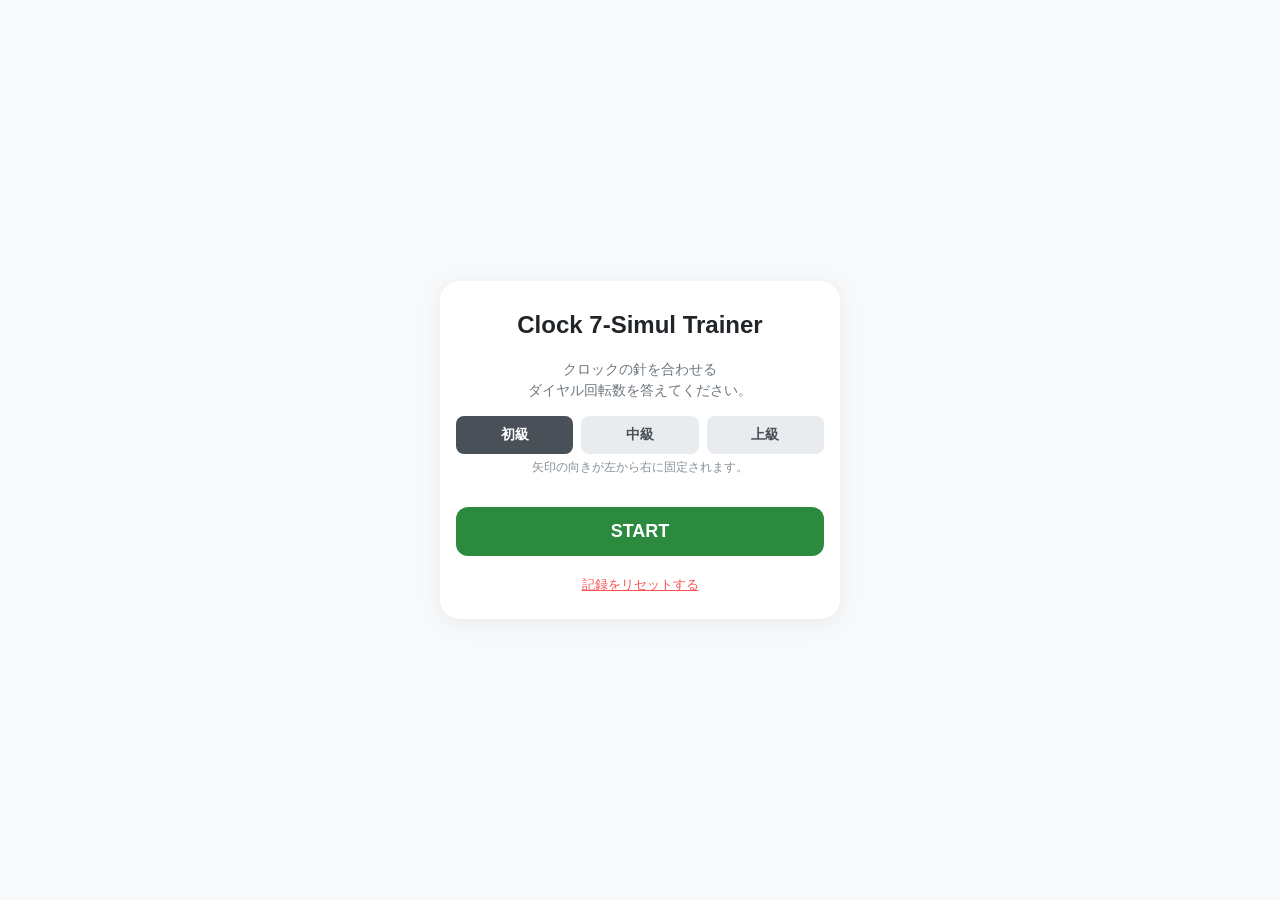
==== commit 5725e217: "上級レベルの追加" ====
--- a/index.html
+++ b/index.html
@@ -47,6 +47,30 @@
             border-radius: 14px;
             margin: 15px 0;
         }
+        /* 上級モード用のレイアウト */
+        .advanced-clock-layout {
+            display: none;
+            flex-direction: row;
+            justify-content: center;
+            align-items: center;
+            gap: 12px;
+            background: #f1f3f5;
+            padding: 12px 6px;
+            border-radius: 14px;
+            margin: 15px 0;
+        }
+        .clock-pair {
+            display: flex;
+            flex-direction: column;
+            align-items: center;
+            gap: 4px;
+        }
+        .plus-sign {
+            font-size: 24px;
+            font-weight: bold;
+            color: #0288d1;
+            margin-bottom: 5px;
+        }
         .arrow-box {
             width: 50px;
             height: 40px;
@@ -59,12 +83,22 @@
             height: 100%;
             fill: #0288d1;
         }
+        .arrow-v-svg {
+            width: 30px;
+            height: 30px;
+            fill: #0288d1;
+            transform: rotate(90deg);
+        }
         .clock-svg {
             background: #e1f5fe;
             border-radius: 50%;
             border: 3px solid #0288d1;
             flex: 0 0 110px;
             height: 110px;
+        }
+        .clock-svg-small {
+            flex: 0 0 85px;
+            height: 85px;
         }
         
         /* 難易度選択ボタン */
@@ -375,8 +409,8 @@
     </div>
 
     <div id="start-screen" class="screen active">
-        <h2>Clock 差分判定</h2>
-        <p>現在位置の時計から目標の時計へ<br>針を合わせる最短手数を答えてください。</p>
+        <h2>Clock 7-Simul Trainer</h2>
+        <p>クロックの針を合わせる<br>ダイヤル回転数を答えてください。</p>
         <p id="start-best" class="start-best" style="display: none; color: #868e96; margin-top: 12px;">ベストタイム: <span id="start-best-time">--</span> 秒</p>
 
         <div id="start-stats" style="display: none; margin-top: 15px; font-size: 15px; color: #868e96;">
@@ -390,7 +424,7 @@
             <button class="btn-difficulty" data-level="advanced" onclick="selectDifficulty('advanced')">上級</button>
         </div>
         <div id="start-difficulty-desc" style="font-size: 12px; color: #868e96; margin-top: -10px; margin-bottom: 15px; min-height: 1.5em;"></div>
-        <button class="btn-start" onclick="startQuiz()">トレーニング開始</button>
+        <button class="btn-start" onclick="startQuiz()">START</button>
         <button class="btn-reset" onclick="confirmReset()">記録をリセットする</button>
     </div>
 
@@ -401,36 +435,42 @@
             <div class="live-timer"><span id="live-time">0.00</span> 秒</div>
         </div>
         
-        <div class="clock-container">
-            <svg id="clock-left" class="clock-svg" viewBox="0 0 100 100">
-                <circle cx="50" cy="50" r="45" fill="none" stroke="#0288d1" stroke-width="2"/>
-                <circle cx="50" cy="12" r="3" fill="#f03e3e"/>
-                <circle cx="68.1" cy="16.9" r="2" fill="#495057"/><circle cx="83.1" cy="31.9" r="2" fill="#495057"/>
-                <circle cx="88" cy="50" r="2" fill="#495057"/><circle cx="83.1" cy="68.1" r="2" fill="#495057"/>
-                <circle cx="68.1" cy="83.1" r="2" fill="#495057"/><circle cx="50" cy="88" r="2" fill="#495057"/>
-                <circle cx="31.9" cy="83.1" r="2" fill="#495057"/><circle cx="16.9" cy="68.1" r="2" fill="#495057"/>
-                <circle cx="12" cy="50" r="2" fill="#495057"/><circle cx="16.9" cy="31.9" r="2" fill="#495057"/>
-                <circle cx="31.9" cy="16.9" r="2" fill="#495057"/>
+        <div id="standard-clock-area" class="clock-container">
+            <svg class="clock-svg" viewBox="0 0 100 100">
+                <circle cx="50" cy="50" r="45" fill="none" stroke="#0288d1" stroke-width="2"/><circle cx="50" cy="12" r="3" fill="#f03e3e"/><circle cx="68.1" cy="16.9" r="2" fill="#495057"/><circle cx="83.1" cy="31.9" r="2" fill="#495057"/><circle cx="88" cy="50" r="2" fill="#495057"/><circle cx="83.1" cy="68.1" r="2" fill="#495057"/><circle cx="68.1" cy="83.1" r="2" fill="#495057"/><circle cx="50" cy="88" r="2" fill="#495057"/><circle cx="31.9" cy="83.1" r="2" fill="#495057"/><circle cx="16.9" cy="68.1" r="2" fill="#495057"/><circle cx="12" cy="50" r="2" fill="#495057"/><circle cx="16.9" cy="31.9" r="2" fill="#495057"/><circle cx="31.9" cy="16.9" r="2" fill="#495057"/>
                 <line id="hand-left" x1="50" y1="50" x2="50" y2="15" stroke="#212529" stroke-width="5" stroke-linecap="round" />
             </svg>
-
-            <div class="arrow-box">
-                <svg class="arrow-svg" viewBox="0 0 24 24">
-                    <path id="arrow-path" d="M2,12 L14,2 L14,8 L22,8 L22,16 L14,16 L14,22 Z"/>
+            <div class="arrow-box"><svg class="arrow-svg" viewBox="0 0 24 24"><path id="arrow-path" d="M2,12 L14,2 L14,8 L22,8 L22,16 L14,16 L14,22 Z"/></svg></div>
+            <svg class="clock-svg" viewBox="0 0 100 100">
+                <circle cx="50" cy="50" r="45" fill="none" stroke="#0288d1" stroke-width="2"/><circle cx="50" cy="12" r="3" fill="#f03e3e"/><circle cx="68.1" cy="16.9" r="2" fill="#495057"/><circle cx="83.1" cy="31.9" r="2" fill="#495057"/><circle cx="88" cy="50" r="2" fill="#495057"/><circle cx="83.1" cy="68.1" r="2" fill="#495057"/><circle cx="68.1" cy="83.1" r="2" fill="#495057"/><circle cx="50" cy="88" r="2" fill="#495057"/><circle cx="31.9" cy="83.1" r="2" fill="#495057"/><circle cx="16.9" cy="68.1" r="2" fill="#495057"/><circle cx="12" cy="50" r="2" fill="#495057"/><circle cx="16.9" cy="31.9" r="2" fill="#495057"/><circle cx="31.9" cy="16.9" r="2" fill="#495057"/>
+                <line id="hand-right" x1="50" y1="50" x2="50" y2="15" stroke="#212529" stroke-width="5" stroke-linecap="round" />
+            </svg>
+        </div>
+
+        <div id="advanced-clock-area" class="advanced-clock-layout">
+            <div class="clock-pair">
+                <svg class="clock-svg clock-svg-small" viewBox="0 0 100 100">
+                    <circle cx="50" cy="50" r="45" fill="none" stroke="#0288d1" stroke-width="2"/><circle cx="50" cy="12" r="3" fill="#f03e3e"/><circle cx="68.1" cy="16.9" r="2" fill="#495057"/><circle cx="83.1" cy="31.9" r="2" fill="#495057"/><circle cx="88" cy="50" r="2" fill="#495057"/><circle cx="83.1" cy="68.1" r="2" fill="#495057"/><circle cx="68.1" cy="83.1" r="2" fill="#495057"/><circle cx="50" cy="88" r="2" fill="#495057"/><circle cx="31.9" cy="83.1" r="2" fill="#495057"/><circle cx="16.9" cy="68.1" r="2" fill="#495057"/><circle cx="12" cy="50" r="2" fill="#495057"/><circle cx="16.9" cy="31.9" r="2" fill="#495057"/><circle cx="31.9" cy="16.9" r="2" fill="#495057"/>
+                    <line id="hand-a" x1="50" y1="50" x2="50" y2="15" stroke="#212529" stroke-width="5" stroke-linecap="round" />
+                </svg>
+                <svg class="arrow-v-svg" viewBox="0 0 24 24"><path id="arrow-v1-path" d="M22,12 L10,2 L10,8 L2,8 L2,16 L10,16 L10,22 Z"/></svg>
+                <svg class="clock-svg clock-svg-small" viewBox="0 0 100 100">
+                    <circle cx="50" cy="50" r="45" fill="none" stroke="#0288d1" stroke-width="2"/><circle cx="50" cy="12" r="3" fill="#f03e3e"/><circle cx="68.1" cy="16.9" r="2" fill="#495057"/><circle cx="83.1" cy="31.9" r="2" fill="#495057"/><circle cx="88" cy="50" r="2" fill="#495057"/><circle cx="83.1" cy="68.1" r="2" fill="#495057"/><circle cx="68.1" cy="83.1" r="2" fill="#495057"/><circle cx="50" cy="88" r="2" fill="#495057"/><circle cx="31.9" cy="83.1" r="2" fill="#495057"/><circle cx="16.9" cy="68.1" r="2" fill="#495057"/><circle cx="12" cy="50" r="2" fill="#495057"/><circle cx="16.9" cy="31.9" r="2" fill="#495057"/><circle cx="31.9" cy="16.9" r="2" fill="#495057"/>
+                    <line id="hand-b" x1="50" y1="50" x2="50" y2="15" stroke="#212529" stroke-width="5" stroke-linecap="round" />
                 </svg>
             </div>
-
-            <svg id="clock-right" class="clock-svg" viewBox="0 0 100 100">
-                <circle cx="50" cy="50" r="45" fill="none" stroke="#0288d1" stroke-width="2"/>
-                <circle cx="50" cy="12" r="3" fill="#f03e3e"/>
-                <circle cx="68.1" cy="16.9" r="2" fill="#495057"/><circle cx="83.1" cy="31.9" r="2" fill="#495057"/>
-                <circle cx="88" cy="50" r="2" fill="#495057"/><circle cx="83.1" cy="68.1" r="2" fill="#495057"/>
-                <circle cx="68.1" cy="83.1" r="2" fill="#495057"/><circle cx="50" cy="88" r="2" fill="#495057"/>
-                <circle cx="31.9" cy="83.1" r="2" fill="#495057"/><circle cx="16.9" cy="68.1" r="2" fill="#495057"/>
-                <circle cx="12" cy="50" r="2" fill="#495057"/><circle cx="16.9" cy="31.9" r="2" fill="#495057"/>
-                <circle cx="31.9" cy="16.9" r="2" fill="#495057"/>
-                <line id="hand-right" x1="50" y1="50" x2="50" y2="15" stroke="#212529" stroke-width="5" stroke-linecap="round" />
-            </svg>
+            <div class="plus-sign">+</div>
+            <div class="clock-pair">
+                <svg class="clock-svg clock-svg-small" viewBox="0 0 100 100">
+                    <circle cx="50" cy="50" r="45" fill="none" stroke="#0288d1" stroke-width="2"/><circle cx="50" cy="12" r="3" fill="#f03e3e"/><circle cx="68.1" cy="16.9" r="2" fill="#495057"/><circle cx="83.1" cy="31.9" r="2" fill="#495057"/><circle cx="88" cy="50" r="2" fill="#495057"/><circle cx="83.1" cy="68.1" r="2" fill="#495057"/><circle cx="68.1" cy="83.1" r="2" fill="#495057"/><circle cx="50" cy="88" r="2" fill="#495057"/><circle cx="31.9" cy="83.1" r="2" fill="#495057"/><circle cx="16.9" cy="68.1" r="2" fill="#495057"/><circle cx="12" cy="50" r="2" fill="#495057"/><circle cx="16.9" cy="31.9" r="2" fill="#495057"/><circle cx="31.9" cy="16.9" r="2" fill="#495057"/>
+                    <line id="hand-c" x1="50" y1="50" x2="50" y2="15" stroke="#212529" stroke-width="5" stroke-linecap="round" />
+                </svg>
+                <svg class="arrow-v-svg" viewBox="0 0 24 24"><path id="arrow-v2-path" d="M22,12 L10,2 L10,8 L2,8 L2,16 L10,16 L10,22 Z"/></svg>
+                <svg class="clock-svg clock-svg-small" viewBox="0 0 100 100">
+                    <circle cx="50" cy="50" r="45" fill="none" stroke="#0288d1" stroke-width="2"/><circle cx="50" cy="12" r="3" fill="#f03e3e"/><circle cx="68.1" cy="16.9" r="2" fill="#495057"/><circle cx="83.1" cy="31.9" r="2" fill="#495057"/><circle cx="88" cy="50" r="2" fill="#495057"/><circle cx="83.1" cy="68.1" r="2" fill="#495057"/><circle cx="68.1" cy="83.1" r="2" fill="#495057"/><circle cx="50" cy="88" r="2" fill="#495057"/><circle cx="31.9" cy="83.1" r="2" fill="#495057"/><circle cx="16.9" cy="68.1" r="2" fill="#495057"/><circle cx="12" cy="50" r="2" fill="#495057"/><circle cx="16.9" cy="31.9" r="2" fill="#495057"/><circle cx="31.9" cy="16.9" r="2" fill="#495057"/>
+                    <line id="hand-d" x1="50" y1="50" x2="50" y2="15" stroke="#212529" stroke-width="5" stroke-linecap="round" />
+                </svg>
+            </div>
         </div>
 
         <div class="btn-grid" id="button-container"></div>
@@ -480,7 +520,7 @@
     const difficultyDescs = {
         'beginner': '矢印の向きが左から右に固定されます。',
         'intermediate': '矢印の向きがランダムに変わります。',
-        'advanced': '中級と同じルールです。実力を試しましょう！'
+        'advanced': '[A→B] + [C→D] の合計を計算します。上下の差分を足しましょう！'
     };
 
     let playedDifficulty = 'beginner'; 
@@ -805,6 +845,59 @@
         }
         document.getElementById('current-question').innerText = currentStep;
 
+        const standardArea = document.getElementById('standard-clock-area');
+        const advancedArea = document.getElementById('advanced-clock-area');
+
+        if (playedDifficulty === 'advanced') {
+            standardArea.style.display = 'none';
+            advancedArea.style.display = 'flex';
+
+            const a = Math.floor(Math.random() * 12);
+            const b = Math.floor(Math.random() * 12);
+            const c = Math.floor(Math.random() * 12);
+            const d = Math.floor(Math.random() * 12);
+            const isT1toB1 = Math.random() < 0.5;
+            const isT2toB2 = Math.random() < 0.5;
+            const v1Path = document.getElementById('arrow-v1-path');
+            const v2Path = document.getElementById('arrow-v2-path');
+
+            let diff1, diff2;
+            if (isT1toB1) {
+                v1Path.setAttribute('d', 'M2,12 L14,2 L14,8 L22,8 L22,16 L14,16 L14,22 Z'); // 下向き (右向きを90度回転)
+                v1Path.setAttribute('d', 'M22,12 L10,2 L10,8 L2,8 L2,16 L10,16 L10,22 Z'); // 上向き (左向きを90度回転)
+                diff1 = b - a;
+            } else {
+                v1Path.setAttribute('d', 'M22,12 L10,2 L10,8 L2,8 L2,16 L10,16 L10,22 Z'); // 上向き (左向きを90度回転)
+                v1Path.setAttribute('d', 'M2,12 L14,2 L14,8 L22,8 L22,16 L14,16 L14,22 Z'); // 下向き (右向きを90度回転)
+                diff1 = a - b;
+            }
+
+            if (isT2toB2) {
+                v2Path.setAttribute('d', 'M2,12 L14,2 L14,8 L22,8 L22,16 L14,16 L14,22 Z'); // 下向き
+                v2Path.setAttribute('d', 'M22,12 L10,2 L10,8 L2,8 L2,16 L10,16 L10,22 Z'); // 上向き
+                diff2 = d - c;
+            } else {
+                v2Path.setAttribute('d', 'M22,12 L10,2 L10,8 L2,8 L2,16 L10,16 L10,22 Z'); // 上向き
+                v2Path.setAttribute('d', 'M2,12 L14,2 L14,8 L22,8 L22,16 L14,16 L14,22 Z'); // 下向き
+                diff2 = c - d;
+            }
+
+            let totalDiff = diff1 + diff2;
+
+            // 時計の最短手数（-5〜6）に正規化
+            while (totalDiff <= -5) totalDiff += 12;
+            while (totalDiff > 6) totalDiff -= 12;
+            correctAnswer = totalDiff;
+
+            document.getElementById('hand-a').setAttribute('transform', `rotate(${a * 30} 50 50)`);
+            document.getElementById('hand-b').setAttribute('transform', `rotate(${b * 30} 50 50)`);
+            document.getElementById('hand-c').setAttribute('transform', `rotate(${c * 30} 50 50)`);
+            document.getElementById('hand-d').setAttribute('transform', `rotate(${d * 30} 50 50)`);
+
+        } else {
+            standardArea.style.display = 'flex';
+            advancedArea.style.display = 'none';
+
         leftTime = Math.floor(Math.random() * 12);
         rightTime = Math.floor(Math.random() * 12);
 
@@ -812,10 +905,12 @@
 
         let fromTime, toTime;
         if (isLeftToRight) {
+            arrowPath.setAttribute('d', 'M2,12 L14,2 L14,8 L22,8 L22,16 L14,16 L14,22 Z');
             arrowPath.setAttribute('d', 'M22,12 L10,2 L10,8 L2,8 L2,16 L10,16 L10,22 Z');
             fromTime = leftTime;
             toTime = rightTime;
         } else {
+            arrowPath.setAttribute('d', 'M22,12 L10,2 L10,8 L2,8 L2,16 L10,16 L10,22 Z');
             arrowPath.setAttribute('d', 'M2,12 L14,2 L14,8 L22,8 L22,16 L14,16 L14,22 Z');
             fromTime = rightTime;
             toTime = leftTime;
@@ -828,6 +923,7 @@
 
         document.getElementById('hand-left').setAttribute('transform', `rotate(${leftTime * 30} 50 50)`);
         document.getElementById('hand-right').setAttribute('transform', `rotate(${rightTime * 30} 50 50)`);
+        }
     }
 
     function checkAnswer(selected) {
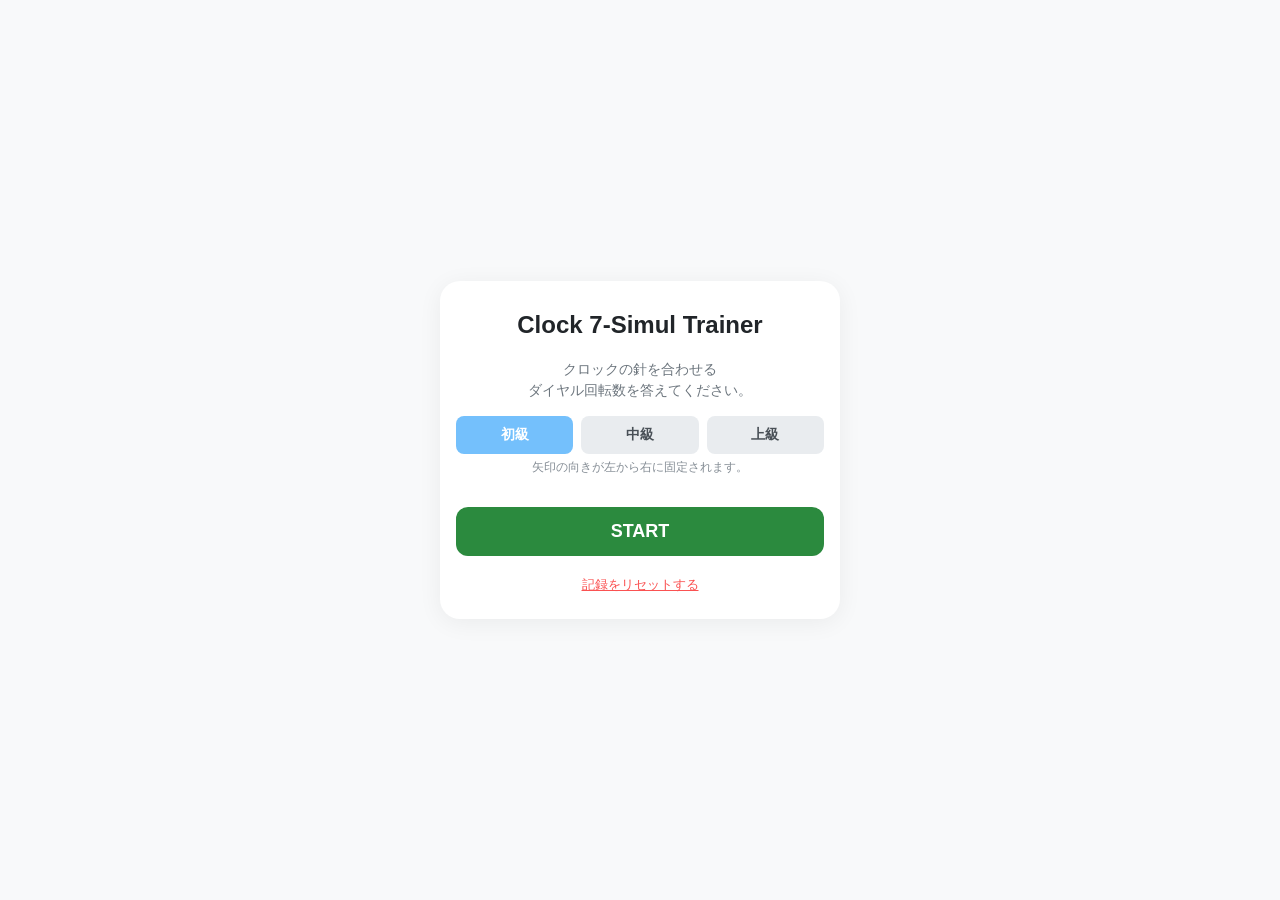
==== commit 2531f286: "表示調整" ====
--- a/index.html
+++ b/index.html
@@ -116,8 +116,16 @@
             font-size: 14px;
             font-weight: bold;
         }
-        .btn-difficulty.active {
-            background-color: #495057;
+        .btn-difficulty[data-level="beginner"].active {
+            background-color: #74c0fc;
+            color: white;
+        }
+        .btn-difficulty[data-level="intermediate"].active {
+            background-color: #ffd43b;
+            color: #862e00;
+        }
+        .btn-difficulty[data-level="advanced"].active {
+            background-color: #ff8787;
             color: white;
         }
 
@@ -195,6 +203,12 @@
             color: #d6336c;
             margin: 15px 0 2px 0;
         }
+        .stats-block {
+            padding: 12px;
+            border-radius: 12px;
+            margin-top: 10px;
+            transition: background-color 0.2s;
+        }
         .result-formula {
             font-size: 14px;
             color: #868e96;
@@ -202,8 +216,7 @@
         }
         .result-best {
             font-size: 15px;
-            color: #868e96;
-            margin-bottom: 4px;
+            color: #495057;
         }
         .result-best span {
             font-weight: bold;
@@ -233,15 +246,10 @@
             100% { transform: scale(1); opacity: 1; }
         }
         .start-best {
-            font-size: 14px;
-            color: #868e96;
-            margin-top: 12px;
-        }
-        .start-best span {
+            font-size: 15px;
             font-weight: bold;
             color: #495057;
         }
-        .start-best { font-size: 15px; }
         /* エフェクト用オーバーレイ共通 */
         .effect-overlay {
             position: absolute;
@@ -411,11 +419,13 @@
     <div id="start-screen" class="screen active">
         <h2>Clock 7-Simul Trainer</h2>
         <p>クロックの針を合わせる<br>ダイヤル回転数を答えてください。</p>
-        <p id="start-best" class="start-best" style="display: none; color: #868e96; margin-top: 12px;">ベストタイム: <span id="start-best-time">--</span> 秒</p>
-
-        <div id="start-stats" style="display: none; margin-top: 15px; font-size: 15px; color: #868e96;">
-            <div>直近5回の平均: <span id="start-avg" style="font-weight: bold; color: #228be6;">--</span> 秒</div>
-            <div style="margin-top: 12px; font-size: 12px; color: #adb5bd;">直近5回の記録: <span id="start-recent" style="color: #adb5bd; font-weight: bold;"></span></div>
+
+        <div id="start-stats-container" class="stats-block" style="display: none;">
+            <div id="start-best" class="start-best" style="display: none; padding-bottom: 10px; border-bottom: 1px solid rgba(0,0,0,0.05); margin-bottom: 10px;">ベストタイム: <span id="start-best-time">--</span> 秒</div>
+            <div id="start-stats" style="display: none; font-size: 15px; color: #868e96;">
+                <div>直近5回の平均: <span id="start-avg" style="font-weight: bold; color: #228be6;">--</span> 秒</div>
+                <div style="margin-top: 10px; font-size: 12px; color: #adb5bd;">直近5回の記録: <span id="start-recent" style="color: #adb5bd; font-weight: bold;"></span></div>
+            </div>
         </div>
         
         <div class="difficulty-container">
@@ -485,10 +495,13 @@
         </div>
         <div id="result-difficulty" style="font-size: 14px; color: #868e96; margin-bottom: 5px;">難易度: <span id="result-diff-label">--</span></div>
         <div id="result-comparison" style="font-size: 15px; margin-bottom: 15px; min-height: 1.5em; color: #495057; font-weight: bold;"></div>
-        <div class="result-best">ベストタイム: <span id="best-time">--</span> 秒</div>
-        <div id="result-stats" style="margin-bottom: 20px; font-size: 15px; color: #868e96;">
-            <div>直近5回の平均: <span id="result-avg" style="font-weight: bold; color: #228be6;">--</span> 秒</div>
-            <div style="margin-top: 12px; font-size: 12px; color: #adb5bd;">直近6回の記録: <span id="result-recent" style="color: #adb5bd; font-weight: bold;"></span></div>
+
+        <div id="result-stats-container" class="stats-block" style="margin-bottom: 20px;">
+            <div id="result-best" class="result-best" style="padding-bottom: 10px; border-bottom: 1px solid rgba(0,0,0,0.05); margin-bottom: 10px;">ベストタイム: <span id="best-time">--</span> 秒</div>
+            <div id="result-stats" style="font-size: 15px; color: #868e96;">
+                <div>直近5回の平均: <span id="result-avg" style="font-weight: bold; color: #228be6;">--</span> 秒</div>
+                <div style="margin-top: 10px; font-size: 12px; color: #adb5bd;">直近6回の記録: <span id="result-recent" style="color: #adb5bd; font-weight: bold;"></span></div>
+            </div>
         </div>
 
         <div class="difficulty-container">
@@ -565,6 +578,18 @@
         if (startDescEl) startDescEl.innerText = desc;
         if (resultDescEl) resultDescEl.innerText = desc;
 
+        // 記録エリアの背景色を更新
+        const statsBgColors = {
+            'beginner': '#e7f5ff',     // 薄い青
+            'intermediate': '#fff9db', // 薄い黄
+            'advanced': '#fff5f5'      // 薄い赤
+        };
+        const bg = statsBgColors[level];
+        ['start-stats-container', 'result-stats-container'].forEach(id => {
+            const el = document.getElementById(id);
+            if (el) el.style.backgroundColor = bg;
+        });
+
         // 開始画面の表示を更新
         updateBestTimeDisplay();
         updateStatsDisplay();
@@ -615,12 +640,16 @@
         const startBest = getBestTime(selectedDifficulty);
         
         const startBestEl = document.getElementById('start-best');
+        const startContainer = document.getElementById('start-stats-container');
         if (startBest === null) {
             startBestEl.style.display = 'none';
         } else {
             document.getElementById('start-best-time').innerText = startBest.toFixed(2);
             startBestEl.style.display = 'block';
         }
+
+        // ベスト記録か履歴のどちらかがあればコンテナを表示
+        if (startContainer) startContainer.style.display = (startBest !== null || getHistory(selectedDifficulty).length > 0) ? 'block' : 'none';
 
         // リザルト画面のベストタイムは、実際にプレイした難易度のものを保持する
         const resultBest = getBestTime(playedDifficulty);
@@ -667,12 +696,17 @@
     function updateScreenStats(prefix, diff, listCount, avgCount) {
         const history = getHistory(diff);
         const container = document.getElementById(`${prefix}-stats`);
-        if (!container) return;
+        const wrapper = document.getElementById(`${prefix}-stats-container`);
+        if (!container || !wrapper) return;
+
+        const hasBest = getBestTime(diff) !== null;
         
         if (history.length === 0) {
             container.style.display = 'none';
             return;
         }
+
+        wrapper.style.display = 'block';
         
         const listItems = history.slice(-listCount).reverse();
         const avgItems = history.slice(-avgCount);
@@ -681,6 +715,10 @@
             ? (avgItems.reduce((a, b) => a + b, 0) / avgItems.length).toFixed(2)
             : "--";
         const listStr = listItems.length > 0 ? listItems.map(n => n.toFixed(2)).join(', ') : 'なし';
+
+        // ベスト記録が表示されている場合のみ区切り線を調整
+        const bestEl = document.getElementById(`${prefix}-best`);
+        if (bestEl) bestEl.style.borderBottom = (history.length > 0 && bestEl.style.display !== 'none') ? '1px solid rgba(0,0,0,0.05)' : 'none';
 
         container.style.display = 'block';
         document.getElementById(`${prefix}-avg`).innerText = avg;
@@ -731,6 +769,24 @@
         isPaused = false;
         isTransitioning = true; // カウントダウン中の操作防止
 
+        // カウントダウン開始前に、選択された難易度に応じたレイアウトを表示
+        const standardArea = document.getElementById('standard-clock-area');
+        const advancedArea = document.getElementById('advanced-clock-area');
+        if (playedDifficulty === 'advanced') {
+            standardArea.style.display = 'none';
+            advancedArea.style.display = 'flex';
+        } else {
+            standardArea.style.display = 'flex';
+            advancedArea.style.display = 'none';
+        }
+
+        // カウントダウン中は針と矢印を隠す
+        const elementsToHide = ['hand-left', 'hand-right', 'hand-a', 'hand-b', 'hand-c', 'hand-d', 'arrow-path', 'arrow-v1-path', 'arrow-v2-path'];
+        elementsToHide.forEach(id => {
+            const el = document.getElementById(id);
+            if (el) el.style.visibility = 'hidden';
+        });
+
         // クイズ画面へ切り替え（カウントダウンを見せるため）
         showScreen('quiz-screen');
         document.getElementById('live-time').innerText = "0.00";
@@ -740,6 +796,14 @@
             startTime = performance.now();
             isRunning = true;
             isTransitioning = false;
+
+            // プレイ開始時に針と矢印を表示
+            const elementsToShow = ['hand-left', 'hand-right', 'hand-a', 'hand-b', 'hand-c', 'hand-d', 'arrow-path', 'arrow-v1-path', 'arrow-v2-path'];
+            elementsToShow.forEach(id => {
+                const el = document.getElementById(id);
+                if (el) el.style.visibility = 'visible';
+            });
+
             nextQuestion();
             updateTimer();
         });
@@ -863,21 +927,17 @@
 
             let diff1, diff2;
             if (isT1toB1) {
-                v1Path.setAttribute('d', 'M2,12 L14,2 L14,8 L22,8 L22,16 L14,16 L14,22 Z'); // 下向き (右向きを90度回転)
                 v1Path.setAttribute('d', 'M22,12 L10,2 L10,8 L2,8 L2,16 L10,16 L10,22 Z'); // 上向き (左向きを90度回転)
                 diff1 = b - a;
             } else {
-                v1Path.setAttribute('d', 'M22,12 L10,2 L10,8 L2,8 L2,16 L10,16 L10,22 Z'); // 上向き (左向きを90度回転)
                 v1Path.setAttribute('d', 'M2,12 L14,2 L14,8 L22,8 L22,16 L14,16 L14,22 Z'); // 下向き (右向きを90度回転)
                 diff1 = a - b;
             }
 
             if (isT2toB2) {
-                v2Path.setAttribute('d', 'M2,12 L14,2 L14,8 L22,8 L22,16 L14,16 L14,22 Z'); // 下向き
                 v2Path.setAttribute('d', 'M22,12 L10,2 L10,8 L2,8 L2,16 L10,16 L10,22 Z'); // 上向き
                 diff2 = d - c;
             } else {
-                v2Path.setAttribute('d', 'M22,12 L10,2 L10,8 L2,8 L2,16 L10,16 L10,22 Z'); // 上向き
                 v2Path.setAttribute('d', 'M2,12 L14,2 L14,8 L22,8 L22,16 L14,16 L14,22 Z'); // 下向き
                 diff2 = c - d;
             }
@@ -905,12 +965,10 @@
 
         let fromTime, toTime;
         if (isLeftToRight) {
-            arrowPath.setAttribute('d', 'M2,12 L14,2 L14,8 L22,8 L22,16 L14,16 L14,22 Z');
             arrowPath.setAttribute('d', 'M22,12 L10,2 L10,8 L2,8 L2,16 L10,16 L10,22 Z');
             fromTime = leftTime;
             toTime = rightTime;
         } else {
-            arrowPath.setAttribute('d', 'M22,12 L10,2 L10,8 L2,8 L2,16 L10,16 L10,22 Z');
             arrowPath.setAttribute('d', 'M2,12 L14,2 L14,8 L22,8 L22,16 L14,16 L14,22 Z');
             fromTime = rightTime;
             toTime = leftTime;
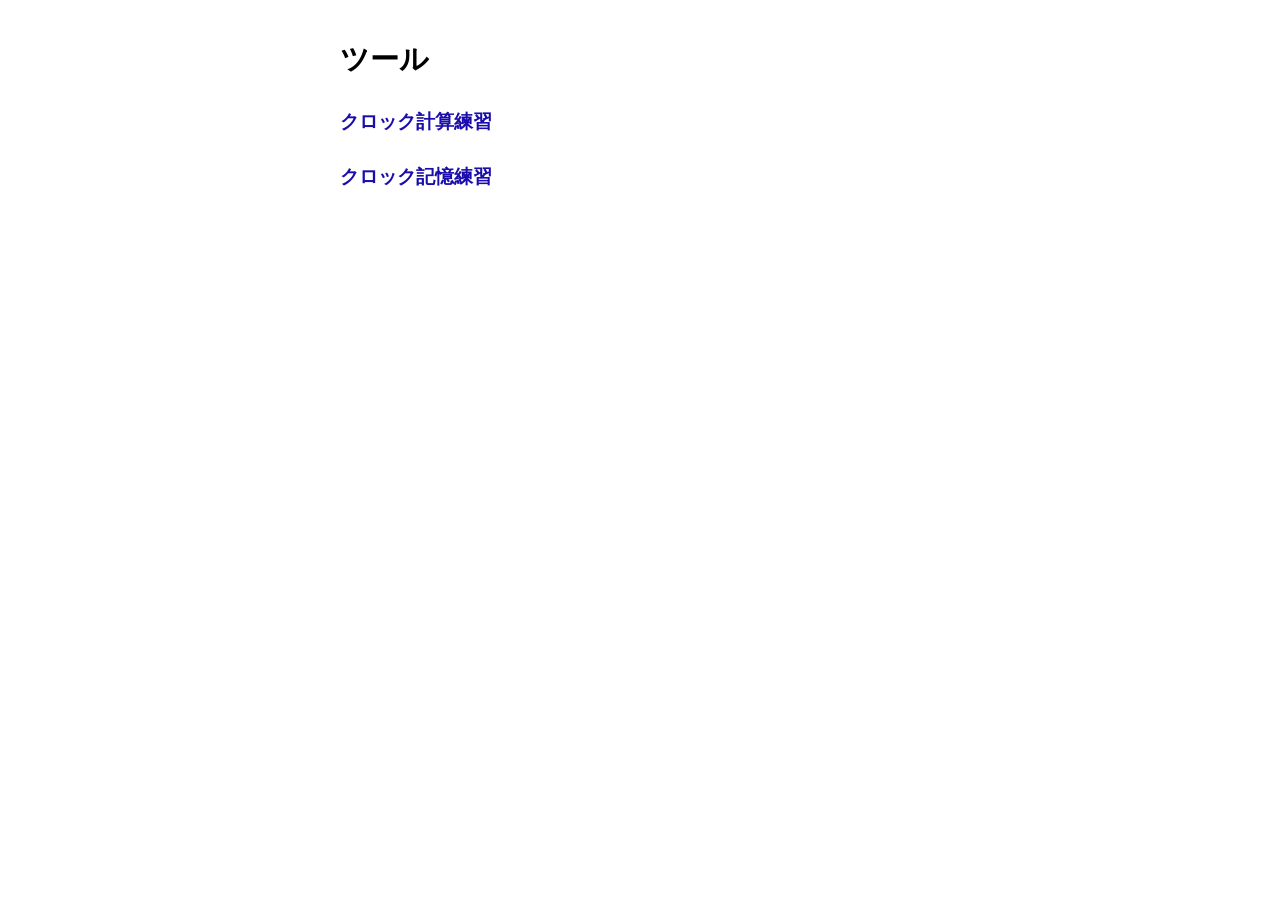
==== commit 34b5f0a9: "indexからのリンクを追加" ====
--- a/index.html
+++ b/index.html
@@ -1,1070 +1,42 @@
 <!DOCTYPE html>
 <html lang="ja">
+
 <head>
-    <meta charset="UTF-8">
-    <meta name="viewport" content="width=device-width, initial-scale=1.0, maximum-scale=1.0, user-scalable=no">
-    <title>ルービッククロック 練習アプリ</title>
-    <style>
-        * {
-            box-sizing: border-box;
-            -webkit-tap-highlight-color: transparent;
-        }
-        body {
-            font-family: -apple-system, BlinkMacSystemFont, "Segoe UI", Roboto, Helvetica, Arial, sans-serif;
-            background-color: #f8f9fa;
-            margin: 0;
-            padding: 10px;
-            display: flex;
-            justify-content: center;
-            align-items: center;
-            min-height: 100vh;
-        }
-        #app {
-            background: white;
-            padding: 20px 16px;
-            border-radius: 20px;
-            box-shadow: 0 4px 24px rgba(0,0,0,0.06);
-            text-align: center;
-            width: 100%;
-            max-width: 400px;
-            position: relative;
-        }
-        .screen { display: none; }
-        .active { display: block; }
-        
-        h2 { margin-top: 10px; color: #212529; }
-        p { color: #6c757d; font-size: 14px; line-height: 1.5; }
-
-        /* 時計エリア */
-        .clock-container {
-            display: flex;
-            flex-direction: row;
-            justify-content: center;
-            align-items: center;
-            gap: 4px;
-            background: #f1f3f5;
-            padding: 12px 6px;
-            border-radius: 14px;
-            margin: 15px 0;
-        }
-        /* 上級モード用のレイアウト */
-        .advanced-clock-layout {
-            display: none;
-            flex-direction: row;
-            justify-content: center;
-            align-items: center;
-            gap: 12px;
-            background: #f1f3f5;
-            padding: 12px 6px;
-            border-radius: 14px;
-            margin: 15px 0;
-        }
-        .clock-pair {
-            display: flex;
-            flex-direction: column;
-            align-items: center;
-            gap: 4px;
-        }
-        .plus-sign {
-            font-size: 24px;
-            font-weight: bold;
-            color: #0288d1;
-            margin-bottom: 5px;
-        }
-        .arrow-box {
-            width: 50px;
-            height: 40px;
-            display: flex;
-            align-items: center;
-            justify-content: center;
-        }
-        .arrow-svg {
-            width: 100%;
-            height: 100%;
-            fill: #0288d1;
-        }
-        .arrow-v-svg {
-            width: 30px;
-            height: 30px;
-            fill: #0288d1;
-            transform: rotate(90deg);
-        }
-        .clock-svg {
-            background: #e1f5fe;
-            border-radius: 50%;
-            border: 3px solid #0288d1;
-            flex: 0 0 110px;
-            height: 110px;
-        }
-        .clock-svg-small {
-            flex: 0 0 85px;
-            height: 85px;
-        }
-        
-        /* 難易度選択ボタン */
-        .difficulty-container {
-            display: flex;
-            gap: 8px;
-            margin: 15px 0;
-        }
-        .btn-difficulty {
-            flex: 1;
-            background-color: #e9ecef;
-            color: #495057;
-            padding: 10px 0;
-            border-radius: 8px;
-            font-size: 14px;
-            font-weight: bold;
-        }
-        .btn-difficulty[data-level="beginner"].active {
-            background-color: #74c0fc;
-            color: white;
-        }
-        .btn-difficulty[data-level="intermediate"].active {
-            background-color: #ffd43b;
-            color: #862e00;
-        }
-        .btn-difficulty[data-level="advanced"].active {
-            background-color: #ff8787;
-            color: white;
-        }
-
-        /* ボタンのスタイル */
-        button {
-            font-family: inherit;
-            border: none;
-            cursor: pointer;
-            transition: background 0.1s, transform 0.05s;
-        }
-        button:active {
-            transform: scale(0.96);
-        }
-        .btn-start {
-            background-color: #2b8a3e;
-            color: white;
-            font-size: 18px;
-            font-weight: bold;
-            padding: 14px 32px;
-            border-radius: 12px;
-            width: 100%;
-            margin-top: 15px;
-        }
-        
-        .btn-grid {
-            display: grid;
-            grid-template-columns: repeat(2, 1fr);
-            gap: 8px;
-            margin-top: 10px;
-        }
-        .btn-answer {
-            color: white;
-            font-size: 20px;
-            font-weight: 700;
-            padding: 14px 0;
-            border-radius: 10px;
-        }
-        
-        .btn-minus { background-color: #c92a2a; }
-        .btn-plus { background-color: #228be6; }
-        .btn-fullwidth {
-            grid-column: span 2;
-            background-color: #12b886;
-        }
-        
-        .info-container {
-            display: flex;
-            justify-content: space-between;
-            align-items: center;
-            font-size: 15px;
-            color: #495057;
-            font-weight: bold;
-            padding: 0 4px;
-        }
-        .live-timer {
-            font-variant-numeric: tabular-nums;
-            background: #e2f5e5;
-            color: #2b8a3e;
-            padding: 4px 12px;
-            border-radius: 6px;
-        }
-        .btn-pause {
-            background-color: #e9ecef;
-            color: #495057;
-            font-size: 12px;
-            font-weight: bold;
-            padding: 5px 10px;
-            border-radius: 6px;
-        }
-        
-        /* リザルト表示 */
-        .result-total {
-            font-size: 32px;
-            font-weight: bold;
-            color: #d6336c;
-            margin: 15px 0 2px 0;
-        }
-        .stats-block {
-            padding: 12px;
-            border-radius: 12px;
-            margin-top: 10px;
-            transition: background-color 0.2s;
-        }
-        .result-formula {
-            font-size: 14px;
-            color: #868e96;
-            margin-bottom: 20px;
-        }
-        .result-best {
-            font-size: 15px;
-            color: #495057;
-        }
-        .result-best span {
-            font-weight: bold;
-            color: #495057;
-        }
-        .new-record-badge {
-            display: none;
-            align-items: center;
-            justify-content: center;
-            gap: 6px;
-            background: linear-gradient(135deg, #ffd43b 0%, #fab005 100%);
-            color: #862e00;
-            font-size: 18px;
-            font-weight: bold;
-            padding: 10px 20px;
-            border-radius: 999px;
-            margin: 0 auto 12px auto;
-            width: fit-content;
-            box-shadow: 0 4px 12px rgba(250, 176, 5, 0.35);
-            animation: record-pop 0.5s cubic-bezier(0.175, 0.885, 0.32, 1.275);
-        }
-        .new-record-badge.show {
-            display: flex;
-        }
-        @keyframes record-pop {
-            0% { transform: scale(0.6); opacity: 0; }
-            100% { transform: scale(1); opacity: 1; }
-        }
-        .start-best {
-            font-size: 15px;
-            font-weight: bold;
-            color: #495057;
-        }
-        /* エフェクト用オーバーレイ共通 */
-        .effect-overlay {
-            position: absolute;
-            top: 0;
-            left: 0;
-            width: 100%;
-            height: 100%;
-            background: rgba(255, 255, 255, 0.4);
-            border-radius: 20px;
-            display: flex;
-            justify-content: center;
-            align-items: center;
-            z-index: 10;
-            opacity: 0;
-            pointer-events: none;
-            transition: opacity 0.08s ease-out;
-        }
-        .effect-overlay.show {
-            opacity: 1;
-            pointer-events: auto;
-        }
-
-        /* ○（正解）エフェクト */
-        .correct-circle {
-            width: 140px;
-            height: 140px;
-            border: 16px solid #2b8a3e;
-            border-radius: 50%;
-            transform: scale(0.6);
-            transition: transform 0.12s cubic-bezier(0.175, 0.885, 0.32, 1.275);
-        }
-        #correct-overlay.show .correct-circle { transform: scale(1); }
-
-        /* ✕（不正解）エフェクト */
-        .incorrect-cross {
-            position: relative;
-            width: 120px;
-            height: 120px;
-            transform: scale(0.6);
-            transition: transform 0.12s cubic-bezier(0.175, 0.885, 0.32, 1.275);
-        }
-        .incorrect-cross::before, .incorrect-cross::after {
-            content: "";
-            position: absolute;
-            top: 50%;
-            left: 0;
-            width: 100%;
-            height: 16px;
-            background-color: #f03e3e;
-            border-radius: 8px;
-        }
-        .incorrect-cross::before { transform: translateY(-50%) rotate(45deg); }
-        .incorrect-cross::after { transform: translateY(-50%) rotate(-45deg); }
-        #incorrect-overlay.show .incorrect-cross { transform: scale(1); }
-
-        /* カウントダウン演出 */
-        #countdown-overlay {
-            background: rgba(255, 255, 255, 0.4); /* 3,2,1の間は白濁 */
-        }
-        #countdown-overlay.is-start {
-            background: none; /* START!の瞬間は背景なし */
-            pointer-events: none; /* START!の瞬間は操作を透過 */
-        }
-        #countdown-display {
-            font-size: 100px;
-            font-weight: 900;
-            color: #2b8a3e;
-            text-shadow: none; /* 3,2,1の間は影なし */
-            transition: transform 0.15s cubic-bezier(0.175, 0.885, 0.32, 1.275);
-            z-index: 20;
-        }
-        #countdown-overlay.is-start #countdown-display {
-            /* START!の瞬間だけ視認性のための光彩を付ける */
-            text-shadow: 0 0 15px rgba(255,255,255,0.9), 0 0 30px rgba(255,255,255,0.9);
-        }
-
-        /* カスタム確認モーダル */
-        #confirm-modal {
-            z-index: 100;
-            background: rgba(0, 0, 0, 0.5);
-        }
-        .modal-content {
-            background: white;
-            padding: 24px;
-            border-radius: 20px;
-            width: 85%;
-            max-width: 320px;
-            box-shadow: 0 10px 40px rgba(0,0,0,0.2);
-            text-align: center;
-        }
-        .modal-content p {
-            color: #212529;
-            font-size: 16px;
-            font-weight: bold;
-            margin: 0 0 24px 0;
-            line-height: 1.5;
-        }
-        .modal-buttons {
-            display: flex;
-            gap: 12px;
-        }
-        .btn-modal {
-            flex: 1;
-            padding: 12px;
-            border-radius: 12px;
-            font-size: 15px;
-            font-weight: bold;
-        }
-        .btn-confirm { background-color: #f03e3e; color: white; }
-        .btn-cancel { background-color: #e9ecef; color: #495057; }
-
-        #pause-overlay {
-            background: #f8f9fa; /* 時計を完全に隠すために不透明な背景 */
-            z-index: 25;
-            flex-direction: column;
-        }
-
-        .btn-reset {
-            background: none;
-            border: none;
-            color: #fa5252;
-            text-decoration: underline;
-            font-size: 13px;
-            margin-top: 15px;
-            cursor: pointer;
-            padding: 5px 10px;
-        }
-    </style>
-</head>
-<body>
-
-<div id="app">
-    <div id="correct-overlay" class="effect-overlay">
-        <div class="correct-circle"></div>
-    </div>
-
-    <div id="confirm-modal" class="effect-overlay">
-        <div class="modal-content">
-            <p id="confirm-message">メッセージ</p>
-            <div class="modal-buttons">
-                <button class="btn-modal btn-cancel" onclick="closeConfirmModal()">キャンセル</button>
-                <button class="btn-modal btn-confirm" onclick="executeConfirmAction()">はい</button>
-            </div>
-        </div>
-    </div>
-
-    <div id="incorrect-overlay" class="effect-overlay">
-        <div class="incorrect-cross"></div>
-    </div>
-
-    <div id="countdown-overlay" class="effect-overlay">
-        <div id="countdown-display"></div>
-    </div>
-
-    <div id="pause-overlay" class="effect-overlay">
-        <div style="text-align: center;">
-            <h2 style="margin-bottom: 10px;">一時停止中</h2>
-            <div style="margin-bottom: 20px; color: #495057; font-size: 15px; line-height: 1.6;">
-                <div>現在の進捗: <span id="pause-current-step" style="font-weight: bold; color: #228be6;">--</span> / 10 問目</div>
-                <div>これまでのミス: <span id="pause-miss-count" style="font-weight: bold; color: #f03e3e;">--</span> 回</div>
-            </div>
-            <button class="btn-start" style="width: auto;" onclick="togglePause()">再開する</button>
-            <button class="btn-reset" style="display: block; margin: 20px auto 0 auto;" onclick="backToTitle()">タイトルに戻る</button>
-        </div>
-    </div>
-
-    <div id="start-screen" class="screen active">
-        <h2>Clock 7-Simul Trainer</h2>
-        <p>クロックの針を合わせる<br>ダイヤル回転数を答えてください。</p>
-
-        <div id="start-stats-container" class="stats-block" style="display: none;">
-            <div id="start-best" class="start-best" style="display: none; padding-bottom: 10px; border-bottom: 1px solid rgba(0,0,0,0.05); margin-bottom: 10px;">ベストタイム: <span id="start-best-time">--</span> 秒</div>
-            <div id="start-stats" style="display: none; font-size: 15px; color: #868e96;">
-                <div>直近5回の平均: <span id="start-avg" style="font-weight: bold; color: #228be6;">--</span> 秒</div>
-                <div style="margin-top: 10px; font-size: 12px; color: #adb5bd;">直近5回の記録: <span id="start-recent" style="color: #adb5bd; font-weight: bold;"></span></div>
-            </div>
-        </div>
-        
-        <div class="difficulty-container">
-            <button class="btn-difficulty active" data-level="beginner" onclick="selectDifficulty('beginner')">初級</button>
-            <button class="btn-difficulty" data-level="intermediate" onclick="selectDifficulty('intermediate')">中級</button>
-            <button class="btn-difficulty" data-level="advanced" onclick="selectDifficulty('advanced')">上級</button>
-        </div>
-        <div id="start-difficulty-desc" style="font-size: 12px; color: #868e96; margin-top: -10px; margin-bottom: 15px; min-height: 1.5em;"></div>
-        <button class="btn-start" onclick="startQuiz()">START</button>
-        <button class="btn-reset" onclick="confirmReset()">記録をリセットする</button>
-    </div>
-
-    <div id="quiz-screen" class="screen">
-        <div class="info-container">
-            <div>問 <span id="current-question">1</span> / 10</div>
-            <button class="btn-pause" onclick="togglePause()">一時停止</button>
-            <div class="live-timer"><span id="live-time">0.00</span> 秒</div>
-        </div>
-        
-        <div id="standard-clock-area" class="clock-container">
-            <svg class="clock-svg" viewBox="0 0 100 100">
-                <circle cx="50" cy="50" r="45" fill="none" stroke="#0288d1" stroke-width="2"/><circle cx="50" cy="12" r="3" fill="#f03e3e"/><circle cx="68.1" cy="16.9" r="2" fill="#495057"/><circle cx="83.1" cy="31.9" r="2" fill="#495057"/><circle cx="88" cy="50" r="2" fill="#495057"/><circle cx="83.1" cy="68.1" r="2" fill="#495057"/><circle cx="68.1" cy="83.1" r="2" fill="#495057"/><circle cx="50" cy="88" r="2" fill="#495057"/><circle cx="31.9" cy="83.1" r="2" fill="#495057"/><circle cx="16.9" cy="68.1" r="2" fill="#495057"/><circle cx="12" cy="50" r="2" fill="#495057"/><circle cx="16.9" cy="31.9" r="2" fill="#495057"/><circle cx="31.9" cy="16.9" r="2" fill="#495057"/>
-                <line id="hand-left" x1="50" y1="50" x2="50" y2="15" stroke="#212529" stroke-width="5" stroke-linecap="round" />
-            </svg>
-            <div class="arrow-box"><svg class="arrow-svg" viewBox="0 0 24 24"><path id="arrow-path" d="M2,12 L14,2 L14,8 L22,8 L22,16 L14,16 L14,22 Z"/></svg></div>
-            <svg class="clock-svg" viewBox="0 0 100 100">
-                <circle cx="50" cy="50" r="45" fill="none" stroke="#0288d1" stroke-width="2"/><circle cx="50" cy="12" r="3" fill="#f03e3e"/><circle cx="68.1" cy="16.9" r="2" fill="#495057"/><circle cx="83.1" cy="31.9" r="2" fill="#495057"/><circle cx="88" cy="50" r="2" fill="#495057"/><circle cx="83.1" cy="68.1" r="2" fill="#495057"/><circle cx="68.1" cy="83.1" r="2" fill="#495057"/><circle cx="50" cy="88" r="2" fill="#495057"/><circle cx="31.9" cy="83.1" r="2" fill="#495057"/><circle cx="16.9" cy="68.1" r="2" fill="#495057"/><circle cx="12" cy="50" r="2" fill="#495057"/><circle cx="16.9" cy="31.9" r="2" fill="#495057"/><circle cx="31.9" cy="16.9" r="2" fill="#495057"/>
-                <line id="hand-right" x1="50" y1="50" x2="50" y2="15" stroke="#212529" stroke-width="5" stroke-linecap="round" />
-            </svg>
-        </div>
-
-        <div id="advanced-clock-area" class="advanced-clock-layout">
-            <div class="clock-pair">
-                <svg class="clock-svg clock-svg-small" viewBox="0 0 100 100">
-                    <circle cx="50" cy="50" r="45" fill="none" stroke="#0288d1" stroke-width="2"/><circle cx="50" cy="12" r="3" fill="#f03e3e"/><circle cx="68.1" cy="16.9" r="2" fill="#495057"/><circle cx="83.1" cy="31.9" r="2" fill="#495057"/><circle cx="88" cy="50" r="2" fill="#495057"/><circle cx="83.1" cy="68.1" r="2" fill="#495057"/><circle cx="68.1" cy="83.1" r="2" fill="#495057"/><circle cx="50" cy="88" r="2" fill="#495057"/><circle cx="31.9" cy="83.1" r="2" fill="#495057"/><circle cx="16.9" cy="68.1" r="2" fill="#495057"/><circle cx="12" cy="50" r="2" fill="#495057"/><circle cx="16.9" cy="31.9" r="2" fill="#495057"/><circle cx="31.9" cy="16.9" r="2" fill="#495057"/>
-                    <line id="hand-a" x1="50" y1="50" x2="50" y2="15" stroke="#212529" stroke-width="5" stroke-linecap="round" />
-                </svg>
-                <svg class="arrow-v-svg" viewBox="0 0 24 24"><path id="arrow-v1-path" d="M22,12 L10,2 L10,8 L2,8 L2,16 L10,16 L10,22 Z"/></svg>
-                <svg class="clock-svg clock-svg-small" viewBox="0 0 100 100">
-                    <circle cx="50" cy="50" r="45" fill="none" stroke="#0288d1" stroke-width="2"/><circle cx="50" cy="12" r="3" fill="#f03e3e"/><circle cx="68.1" cy="16.9" r="2" fill="#495057"/><circle cx="83.1" cy="31.9" r="2" fill="#495057"/><circle cx="88" cy="50" r="2" fill="#495057"/><circle cx="83.1" cy="68.1" r="2" fill="#495057"/><circle cx="68.1" cy="83.1" r="2" fill="#495057"/><circle cx="50" cy="88" r="2" fill="#495057"/><circle cx="31.9" cy="83.1" r="2" fill="#495057"/><circle cx="16.9" cy="68.1" r="2" fill="#495057"/><circle cx="12" cy="50" r="2" fill="#495057"/><circle cx="16.9" cy="31.9" r="2" fill="#495057"/><circle cx="31.9" cy="16.9" r="2" fill="#495057"/>
-                    <line id="hand-b" x1="50" y1="50" x2="50" y2="15" stroke="#212529" stroke-width="5" stroke-linecap="round" />
-                </svg>
-            </div>
-            <div class="plus-sign">+</div>
-            <div class="clock-pair">
-                <svg class="clock-svg clock-svg-small" viewBox="0 0 100 100">
-                    <circle cx="50" cy="50" r="45" fill="none" stroke="#0288d1" stroke-width="2"/><circle cx="50" cy="12" r="3" fill="#f03e3e"/><circle cx="68.1" cy="16.9" r="2" fill="#495057"/><circle cx="83.1" cy="31.9" r="2" fill="#495057"/><circle cx="88" cy="50" r="2" fill="#495057"/><circle cx="83.1" cy="68.1" r="2" fill="#495057"/><circle cx="68.1" cy="83.1" r="2" fill="#495057"/><circle cx="50" cy="88" r="2" fill="#495057"/><circle cx="31.9" cy="83.1" r="2" fill="#495057"/><circle cx="16.9" cy="68.1" r="2" fill="#495057"/><circle cx="12" cy="50" r="2" fill="#495057"/><circle cx="16.9" cy="31.9" r="2" fill="#495057"/><circle cx="31.9" cy="16.9" r="2" fill="#495057"/>
-                    <line id="hand-c" x1="50" y1="50" x2="50" y2="15" stroke="#212529" stroke-width="5" stroke-linecap="round" />
-                </svg>
-                <svg class="arrow-v-svg" viewBox="0 0 24 24"><path id="arrow-v2-path" d="M22,12 L10,2 L10,8 L2,8 L2,16 L10,16 L10,22 Z"/></svg>
-                <svg class="clock-svg clock-svg-small" viewBox="0 0 100 100">
-                    <circle cx="50" cy="50" r="45" fill="none" stroke="#0288d1" stroke-width="2"/><circle cx="50" cy="12" r="3" fill="#f03e3e"/><circle cx="68.1" cy="16.9" r="2" fill="#495057"/><circle cx="83.1" cy="31.9" r="2" fill="#495057"/><circle cx="88" cy="50" r="2" fill="#495057"/><circle cx="83.1" cy="68.1" r="2" fill="#495057"/><circle cx="68.1" cy="83.1" r="2" fill="#495057"/><circle cx="50" cy="88" r="2" fill="#495057"/><circle cx="31.9" cy="83.1" r="2" fill="#495057"/><circle cx="16.9" cy="68.1" r="2" fill="#495057"/><circle cx="12" cy="50" r="2" fill="#495057"/><circle cx="16.9" cy="31.9" r="2" fill="#495057"/><circle cx="31.9" cy="16.9" r="2" fill="#495057"/>
-                    <line id="hand-d" x1="50" y1="50" x2="50" y2="15" stroke="#212529" stroke-width="5" stroke-linecap="round" />
-                </svg>
-            </div>
-        </div>
-
-        <div class="btn-grid" id="button-container"></div>
-    </div>
-
-    <div id="result-screen" class="screen">
-        <h2>リザルト</h2>
-        <div id="new-record-badge" class="new-record-badge">🎉 新記録！</div>
-        <div class="result-total"><span id="total-time">0.00</span>秒</div>
-        <div class="result-formula">
-            = <span id="base-time">0.00</span>秒 +（ミス<span id="total-miss">0</span>回×2秒）
-        </div>
-        <div id="result-difficulty" style="font-size: 14px; color: #868e96; margin-bottom: 5px;">難易度: <span id="result-diff-label">--</span></div>
-        <div id="result-comparison" style="font-size: 15px; margin-bottom: 15px; min-height: 1.5em; color: #495057; font-weight: bold;"></div>
-
-        <div id="result-stats-container" class="stats-block" style="margin-bottom: 20px;">
-            <div id="result-best" class="result-best" style="padding-bottom: 10px; border-bottom: 1px solid rgba(0,0,0,0.05); margin-bottom: 10px;">ベストタイム: <span id="best-time">--</span> 秒</div>
-            <div id="result-stats" style="font-size: 15px; color: #868e96;">
-                <div>直近5回の平均: <span id="result-avg" style="font-weight: bold; color: #228be6;">--</span> 秒</div>
-                <div style="margin-top: 10px; font-size: 12px; color: #adb5bd;">直近6回の記録: <span id="result-recent" style="color: #adb5bd; font-weight: bold;"></span></div>
-            </div>
-        </div>
-
-        <div class="difficulty-container">
-            <button class="btn-difficulty active" data-level="beginner" onclick="selectDifficulty('beginner')">初級</button>
-            <button class="btn-difficulty" data-level="intermediate" onclick="selectDifficulty('intermediate')">中級</button>
-            <button class="btn-difficulty" data-level="advanced" onclick="selectDifficulty('advanced')">上級</button>
-        </div>
-        <div id="result-difficulty-desc" style="font-size: 12px; color: #868e96; margin-top: -10px; margin-bottom: 15px; min-height: 1.5em;"></div>
-        <div id="difficulty-bests-list" style="margin-top: 10px; font-size: 13px; color: #adb5bd; display: flex; justify-content: space-around; width: 100%;"></div>
-
-        <button class="btn-start" onclick="startQuiz()">もう一度挑戦</button>
-        <button class="btn-reset" onclick="confirmReset()">記録をリセットする</button>
-    </div>
-</div>
-
-<script>
-    let currentStep = 0;
-    let startTime = 0;
-    let totalPenaltyTime = 0; 
-    let effectStartTime = 0;  
-    let pauseStartTime = 0;
-    let leftTime = 0;
-    let rightTime = 0;
-    let correctAnswer = 0;
-    let isRunning = false;
-    let isPaused = false;
-    let isTransitioning = false;
-    let pendingConfirmAction = null;
-    const difficultyDescs = {
-        'beginner': '矢印の向きが左から右に固定されます。',
-        'intermediate': '矢印の向きがランダムに変わります。',
-        'advanced': '[A→B] + [C→D] の合計を計算します。上下の差分を足しましょう！'
-    };
-
-    let playedDifficulty = 'beginner'; 
-    let selectedDifficulty = 'beginner'; // beginner, intermediate, advanced
-    let missCount = 0; // ミス回数の記録用
-
-    const BEST_TIME_BASE_KEY = 'clock-training-best-time';
-    const HISTORY_BASE_KEY = 'clock-training-history';
-    const MISS_PENALTY_SEC = 2;
-
-    const btnContainer = document.getElementById('button-container');
-    const arrowPath = document.getElementById('arrow-path');
-    const correctOverlay = document.getElementById('correct-overlay');
-    const incorrectOverlay = document.getElementById('incorrect-overlay');
-
-    function getDifficultyLabel(diff = selectedDifficulty) {
-        const labels = { 'beginner': '初級', 'intermediate': '中級', 'advanced': '上級' };
-        return labels[diff] || '';
+  <meta charset="UTF-8">
+  <meta name="viewport" content="width=device-width, initial-scale=1.0">
+  <title>ツール</title>
+  <style>
+    body {
+      font-family: sans-serif;
+      max-width: 600px;
+      margin: 40px auto;
+      padding: 0 16px;
     }
 
-    function getBestTimeKey(diff) {
-        const d = diff || selectedDifficulty;
-        return `${BEST_TIME_BASE_KEY}-${d}`;
+    h1 {
+      font-size: 1.8em;
     }
 
-    function getHistoryKey(diff) {
-        const d = diff || selectedDifficulty;
-        return `${HISTORY_BASE_KEY}-${d}`;
+    h2 {
+      font-size: 1.2em;
+      margin-top: 1.5em;
     }
 
-    function selectDifficulty(level) {
-        selectedDifficulty = level;
-        // UIの選択状態を更新
-        document.querySelectorAll('.btn-difficulty').forEach(btn => {
-            btn.classList.toggle('active', btn.getAttribute('data-level') === level);
-        });
-
-        // 説明文の更新
-        const desc = difficultyDescs[level];
-        const startDescEl = document.getElementById('start-difficulty-desc');
-        const resultDescEl = document.getElementById('result-difficulty-desc');
-        if (startDescEl) startDescEl.innerText = desc;
-        if (resultDescEl) resultDescEl.innerText = desc;
-
-        // 記録エリアの背景色を更新
-        const statsBgColors = {
-            'beginner': '#e7f5ff',     // 薄い青
-            'intermediate': '#fff9db', // 薄い黄
-            'advanced': '#fff5f5'      // 薄い赤
-        };
-        const bg = statsBgColors[level];
-        ['start-stats-container', 'result-stats-container'].forEach(id => {
-            const el = document.getElementById(id);
-            if (el) el.style.backgroundColor = bg;
-        });
-
-        // 開始画面の表示を更新
-        updateBestTimeDisplay();
-        updateStatsDisplay();
+    h2 a {
+      color: #1a0dab;
+      text-decoration: none;
     }
 
-    const buttonLayout = [
-        [0, true],
-        [-1, false], [1, false],
-        [-2, false], [2, false],
-        [-3, false], [3, false],
-        [-4, false], [4, false],
-        [-5, false], [5, false],
-        [6, true]
-    ];
+    h2 a:hover {
+      text-decoration: underline;
+    }
+  </style>
+</head>
 
-    buttonLayout.forEach(([num, isFull]) => {
-        const btn = document.createElement('button');
-        btn.className = 'btn-answer';
-        
-        if (isFull) {
-            btn.classList.add('btn-fullwidth');
-            btn.innerText = num;
-        } else {
-            if (num < 0) {
-                btn.classList.add('btn-minus');
-                btn.innerText = num;
-            } else {
-                btn.classList.add('btn-plus');
-                btn.innerText = `+${num}`;
-            }
-        }
-        
-        btn.onclick = () => checkAnswer(num);
-        btnContainer.appendChild(btn);
-    });
+<body>
+  <h1>ツール</h1>
+  <h2><a href="clock/calc-trainer.html">クロック計算練習</a></h2>
+  <h2><a href="clock/memory-trainer.html">クロック記憶練習</a></h2>
+</body>
 
-    function showScreen(screenId) {
-        document.querySelectorAll('.screen').forEach(s => s.classList.remove('active'));
-        document.getElementById(screenId).classList.add('active');
-    }
-
-    function saveBestTime(time) {
-        localStorage.setItem(getBestTimeKey(), time.toFixed(2));
-    }
-
-    function updateBestTimeDisplay() {
-        // 開始画面の更新 (選択中の難易度を表示)
-        const startBest = getBestTime(selectedDifficulty);
-        
-        const startBestEl = document.getElementById('start-best');
-        const startContainer = document.getElementById('start-stats-container');
-        if (startBest === null) {
-            startBestEl.style.display = 'none';
-        } else {
-            document.getElementById('start-best-time').innerText = startBest.toFixed(2);
-            startBestEl.style.display = 'block';
-        }
-
-        // ベスト記録か履歴のどちらかがあればコンテナを表示
-        if (startContainer) startContainer.style.display = (startBest !== null || getHistory(selectedDifficulty).length > 0) ? 'block' : 'none';
-
-        // リザルト画面のベストタイムは、実際にプレイした難易度のものを保持する
-        const resultBest = getBestTime(playedDifficulty);
-        if (resultBest === null) {
-            document.getElementById('best-time').innerText = "--";
-        } else {
-            document.getElementById('best-time').innerText = resultBest.toFixed(2);
-        }
-    }
-
-    function updateStartScreenDisplay() {
-        updateBestTimeDisplay();
-        updateStatsDisplay();
-    }
-
-    function updateDifficultyBestsList() {
-        const levels = ['beginner', 'intermediate', 'advanced'];
-        const container = document.getElementById('difficulty-bests-list');
-        if (!container) return;
-        container.innerHTML = levels.map(l => {
-            const best = getBestTime(l);
-            const label = getDifficultyLabel(l);
-            return `<div>${label}: ${best ? best.toFixed(2) : '--'}s</div>`;
-        }).join('');
-    }
-
-    function getBestTime(diff) {
-        const stored = localStorage.getItem(getBestTimeKey(diff));
-        return stored !== null ? parseFloat(stored) : null;
-    }
-
-    function getHistory(diff) {
-        const stored = localStorage.getItem(getHistoryKey(diff));
-        return stored ? JSON.parse(stored).map(Number) : [];
-    }
-
-    function saveToHistory(time) {
-        const history = getHistory(selectedDifficulty);
-        history.push(parseFloat(time.toFixed(2)));
-        if (history.length > 50) history.shift(); // 履歴は最大50件保持
-        localStorage.setItem(getHistoryKey(selectedDifficulty), JSON.stringify(history));
-    }
-
-    function updateScreenStats(prefix, diff, listCount, avgCount) {
-        const history = getHistory(diff);
-        const container = document.getElementById(`${prefix}-stats`);
-        const wrapper = document.getElementById(`${prefix}-stats-container`);
-        if (!container || !wrapper) return;
-
-        const hasBest = getBestTime(diff) !== null;
-        
-        if (history.length === 0) {
-            container.style.display = 'none';
-            return;
-        }
-
-        wrapper.style.display = 'block';
-        
-        const listItems = history.slice(-listCount).reverse();
-        const avgItems = history.slice(-avgCount);
-        
-        const avg = avgItems.length > 0 
-            ? (avgItems.reduce((a, b) => a + b, 0) / avgItems.length).toFixed(2)
-            : "--";
-        const listStr = listItems.length > 0 ? listItems.map(n => n.toFixed(2)).join(', ') : 'なし';
-
-        // ベスト記録が表示されている場合のみ区切り線を調整
-        const bestEl = document.getElementById(`${prefix}-best`);
-        if (bestEl) bestEl.style.borderBottom = (history.length > 0 && bestEl.style.display !== 'none') ? '1px solid rgba(0,0,0,0.05)' : 'none';
-
-        container.style.display = 'block';
-        document.getElementById(`${prefix}-avg`).innerText = avg;
-        document.getElementById(`${prefix}-recent`).innerText = listStr;
-    }
-
-    function updateStatsDisplay() {
-        // 開始画面は選択中の難易度を表示
-        updateScreenStats('start', selectedDifficulty, 5, 5);
-        // リザルト画面は最後にプレイした難易度を表示（必要に応じて呼ぶ）
-        updateScreenStats('result', playedDifficulty, 6, 5);
-    }
-
-    function showConfirmModal(message, action) {
-        document.getElementById('confirm-message').innerText = message;
-        pendingConfirmAction = action;
-        document.getElementById('confirm-modal').classList.add('show');
-    }
-
-    function closeConfirmModal() {
-        document.getElementById('confirm-modal').classList.remove('show');
-        pendingConfirmAction = null;
-    }
-
-    function executeConfirmAction() {
-        if (pendingConfirmAction) pendingConfirmAction();
-        closeConfirmModal();
-    }
-
-    function confirmReset() {
-        const label = getDifficultyLabel(selectedDifficulty);
-        showConfirmModal(`${label}の記録をリセットしますか？`, () => {
-            localStorage.removeItem(getBestTimeKey());
-            localStorage.removeItem(getHistoryKey());
-            updateBestTimeDisplay();
-            updateStatsDisplay();
-            updateStartScreenDisplay();
-            updateDifficultyBestsList();
-        });
-    }
-
-    function startQuiz() {
-        // 初期化
-        playedDifficulty = selectedDifficulty;
-        currentStep = 0;
-        totalPenaltyTime = 0;
-        missCount = 0;
-        isPaused = false;
-        isTransitioning = true; // カウントダウン中の操作防止
-
-        // カウントダウン開始前に、選択された難易度に応じたレイアウトを表示
-        const standardArea = document.getElementById('standard-clock-area');
-        const advancedArea = document.getElementById('advanced-clock-area');
-        if (playedDifficulty === 'advanced') {
-            standardArea.style.display = 'none';
-            advancedArea.style.display = 'flex';
-        } else {
-            standardArea.style.display = 'flex';
-            advancedArea.style.display = 'none';
-        }
-
-        // カウントダウン中は針と矢印を隠す
-        const elementsToHide = ['hand-left', 'hand-right', 'hand-a', 'hand-b', 'hand-c', 'hand-d', 'arrow-path', 'arrow-v1-path', 'arrow-v2-path'];
-        elementsToHide.forEach(id => {
-            const el = document.getElementById(id);
-            if (el) el.style.visibility = 'hidden';
-        });
-
-        // クイズ画面へ切り替え（カウントダウンを見せるため）
-        showScreen('quiz-screen');
-        document.getElementById('live-time').innerText = "0.00";
-        
-        // カウントダウン開始
-        runCountdown(() => {
-            startTime = performance.now();
-            isRunning = true;
-            isTransitioning = false;
-
-            // プレイ開始時に針と矢印を表示
-            const elementsToShow = ['hand-left', 'hand-right', 'hand-a', 'hand-b', 'hand-c', 'hand-d', 'arrow-path', 'arrow-v1-path', 'arrow-v2-path'];
-            elementsToShow.forEach(id => {
-                const el = document.getElementById(id);
-                if (el) el.style.visibility = 'visible';
-            });
-
-            nextQuestion();
-            updateTimer();
-        });
-    }
-
-    function runCountdown(callback) {
-        const overlay = document.getElementById('countdown-overlay');
-        const display = document.getElementById('countdown-display');
-        let count = 3;
-
-        overlay.classList.remove('is-start');
-        overlay.classList.add('show');
-        display.innerText = count;
-
-        const timer = setInterval(() => {
-            count--;
-            if (count > 0) {
-                display.innerText = count;
-                display.style.transform = 'scale(1.2)';
-                setTimeout(() => { if(count > 0) display.style.transform = 'scale(1)'; }, 100);
-            } else if (count === 0) {
-                overlay.classList.add('is-start');
-                display.innerText = "START!";
-                display.style.transform = 'scale(1.3)';
-                
-                clearInterval(timer);
-                // STARTが表示された瞬間にゲーム開始（操作可能にする）
-                callback();
-                
-                // START!の表示時間を0.25秒(250ms)にして終了する
-                setTimeout(() => {
-                    overlay.classList.remove('show');
-                    display.style.transform = 'scale(1)';
-                }, 250);
-            }
-        }, 800); // カウントダウンの間隔は0.8秒
-    }
-
-    function togglePause() {
-        // エフェクト中やカウントダウン中はポーズ不可
-        if (isTransitioning) return;
-        if (!isRunning && !isPaused) return;
-
-        const now = performance.now();
-        const overlay = document.getElementById('pause-overlay');
-
-        if (!isPaused) {
-            // 一時停止
-            isPaused = true;
-            pauseStartTime = now;
-            isRunning = false; // タイマー更新を止める
-
-            // 進捗の表示更新
-            document.getElementById('pause-current-step').innerText = currentStep;
-            document.getElementById('pause-miss-count').innerText = missCount;
-
-            overlay.classList.add('show');
-        } else {
-            // 再開
-            const pauseDuration = performance.now() - pauseStartTime;
-            totalPenaltyTime += pauseDuration; // 止まっていた時間をペナルティとして加算（実質的に相殺）
-            isPaused = false;
-            isRunning = true;
-            overlay.classList.remove('show');
-            updateTimer(); // ループ再開
-        }
-    }
-
-    function backToTitle() {
-        showConfirmModal("計測を止めてタイトルに戻ります。よろしいですか？", () => {
-            isRunning = false;
-            isPaused = false;
-            isTransitioning = false;
-            document.getElementById('pause-overlay').classList.remove('show');
-            showScreen('start-screen');
-        });
-    }
-
-    function getBaseElapsedSec(now = performance.now()) {
-        const calcNow = isPaused ? pauseStartTime : now;
-        const baseMs = isTransitioning
-            ? effectStartTime - startTime - totalPenaltyTime
-            : calcNow - startTime - totalPenaltyTime;
-        return baseMs / 1000;
-    }
-
-    function getResultTimeSec(now = performance.now()) {
-        return getBaseElapsedSec(now) + missCount * MISS_PENALTY_SEC;
-    }
-
-    function updateTimer() {
-        if (!isRunning) return;
-
-        document.getElementById('live-time').innerText = getResultTimeSec().toFixed(2);
-        requestAnimationFrame(updateTimer);
-    }
-
-    function nextQuestion() {
-        currentStep++;
-        if (currentStep > 10) {
-            endQuiz();
-            return;
-        }
-        document.getElementById('current-question').innerText = currentStep;
-
-        const standardArea = document.getElementById('standard-clock-area');
-        const advancedArea = document.getElementById('advanced-clock-area');
-
-        if (playedDifficulty === 'advanced') {
-            standardArea.style.display = 'none';
-            advancedArea.style.display = 'flex';
-
-            const a = Math.floor(Math.random() * 12);
-            const b = Math.floor(Math.random() * 12);
-            const c = Math.floor(Math.random() * 12);
-            const d = Math.floor(Math.random() * 12);
-            const isT1toB1 = Math.random() < 0.5;
-            const isT2toB2 = Math.random() < 0.5;
-            const v1Path = document.getElementById('arrow-v1-path');
-            const v2Path = document.getElementById('arrow-v2-path');
-
-            let diff1, diff2;
-            if (isT1toB1) {
-                v1Path.setAttribute('d', 'M22,12 L10,2 L10,8 L2,8 L2,16 L10,16 L10,22 Z'); // 上向き (左向きを90度回転)
-                diff1 = b - a;
-            } else {
-                v1Path.setAttribute('d', 'M2,12 L14,2 L14,8 L22,8 L22,16 L14,16 L14,22 Z'); // 下向き (右向きを90度回転)
-                diff1 = a - b;
-            }
-
-            if (isT2toB2) {
-                v2Path.setAttribute('d', 'M22,12 L10,2 L10,8 L2,8 L2,16 L10,16 L10,22 Z'); // 上向き
-                diff2 = d - c;
-            } else {
-                v2Path.setAttribute('d', 'M2,12 L14,2 L14,8 L22,8 L22,16 L14,16 L14,22 Z'); // 下向き
-                diff2 = c - d;
-            }
-
-            let totalDiff = diff1 + diff2;
-
-            // 時計の最短手数（-5〜6）に正規化
-            while (totalDiff <= -5) totalDiff += 12;
-            while (totalDiff > 6) totalDiff -= 12;
-            correctAnswer = totalDiff;
-
-            document.getElementById('hand-a').setAttribute('transform', `rotate(${a * 30} 50 50)`);
-            document.getElementById('hand-b').setAttribute('transform', `rotate(${b * 30} 50 50)`);
-            document.getElementById('hand-c').setAttribute('transform', `rotate(${c * 30} 50 50)`);
-            document.getElementById('hand-d').setAttribute('transform', `rotate(${d * 30} 50 50)`);
-
-        } else {
-            standardArea.style.display = 'flex';
-            advancedArea.style.display = 'none';
-
-        leftTime = Math.floor(Math.random() * 12);
-        rightTime = Math.floor(Math.random() * 12);
-
-        const isLeftToRight = playedDifficulty === 'beginner' ? true : Math.random() < 0.5;
-
-        let fromTime, toTime;
-        if (isLeftToRight) {
-            arrowPath.setAttribute('d', 'M22,12 L10,2 L10,8 L2,8 L2,16 L10,16 L10,22 Z');
-            fromTime = leftTime;
-            toTime = rightTime;
-        } else {
-            arrowPath.setAttribute('d', 'M2,12 L14,2 L14,8 L22,8 L22,16 L14,16 L14,22 Z');
-            fromTime = rightTime;
-            toTime = leftTime;
-        }
-
-        let diff = toTime - fromTime;
-        while (diff <= -5) diff += 12;
-        while (diff > 6) diff -= 12;
-        correctAnswer = diff;
-
-        document.getElementById('hand-left').setAttribute('transform', `rotate(${leftTime * 30} 50 50)`);
-        document.getElementById('hand-right').setAttribute('transform', `rotate(${rightTime * 30} 50 50)`);
-        }
-    }
-
-    function checkAnswer(selected) {
-        if (isTransitioning || isPaused) return;
-
-        if (selected === correctAnswer) {
-            triggerCorrectEffect();
-        } else {
-            missCount++; // ミスをカウント
-            triggerIncorrectEffect();
-        }
-    }
-
-    // 正解時の演出（タイマー停止あり）
-    function triggerCorrectEffect() {
-        isTransitioning = true;
-        effectStartTime = performance.now(); 
-        correctOverlay.classList.add('show');
-
-        setTimeout(() => {
-            correctOverlay.classList.remove('show');
-            let effectEndTime = performance.now();
-            totalPenaltyTime += (effectEndTime - effectStartTime); // 演出時間を差し引く
-            isTransitioning = false;
-            nextQuestion();
-        }, 250);
-    }
-
-    // 不正解時の演出（タイマーは停止しない）
-    function triggerIncorrectEffect() {
-        isTransitioning = true; // 演出中の連続タップを防止
-        incorrectOverlay.classList.add('show');
-
-        setTimeout(() => {
-            incorrectOverlay.classList.remove('show');
-            isTransitioning = false; // 問題は進めず、入力を再開可能にする
-        }, 250);
-    }
-
-    function endQuiz() {
-        isRunning = false;
-        const baseTimeNum = getBaseElapsedSec(performance.now());
-        const resultTimeNum = baseTimeNum + missCount * MISS_PENALTY_SEC;
-
-        // 保存前に過去の履歴と比較
-        const history = getHistory(playedDifficulty);
-        const recentForComparison = history.slice(-5);
-        let comparisonHTML = "";
-        if (recentForComparison.length > 0) {
-            const avg = recentForComparison.reduce((a, b) => a + b, 0) / recentForComparison.length;
-            const diffValue = resultTimeNum - avg;
-            const sign = diffValue > 0 ? "+" : "";
-            comparisonHTML = `過去${recentForComparison.length}回の平均から ${sign}${diffValue.toFixed(2)}秒`;
-        }
-        document.getElementById('result-comparison').innerHTML = comparisonHTML;
-
-        const previousBest = getBestTime(playedDifficulty);
-        const isNewRecord = previousBest === null || resultTimeNum < previousBest;
-
-        saveToHistory(resultTimeNum);
-
-        if (isNewRecord) {
-            saveBestTime(resultTimeNum);
-        }
-
-        document.getElementById('base-time').innerText = baseTimeNum.toFixed(2);
-        document.getElementById('total-miss').innerText = missCount;
-        document.getElementById('total-time').innerText = resultTimeNum.toFixed(2);
-        document.getElementById('result-diff-label').innerText = getDifficultyLabel(playedDifficulty);
-        
-        const bestNow = getBestTime(playedDifficulty);
-        document.getElementById('best-time').innerText = bestNow !== null ? bestNow.toFixed(2) : "--";
-
-        const badge = document.getElementById('new-record-badge');
-        badge.classList.toggle('show', isNewRecord);
-
-        updateScreenStats('result', playedDifficulty, 6, 5);
-        updateDifficultyBestsList();
-        showScreen('result-screen');
-    }
-
-    selectDifficulty(selectedDifficulty);
-    updateDifficultyBestsList();
-</script>
-</body>
 </html>
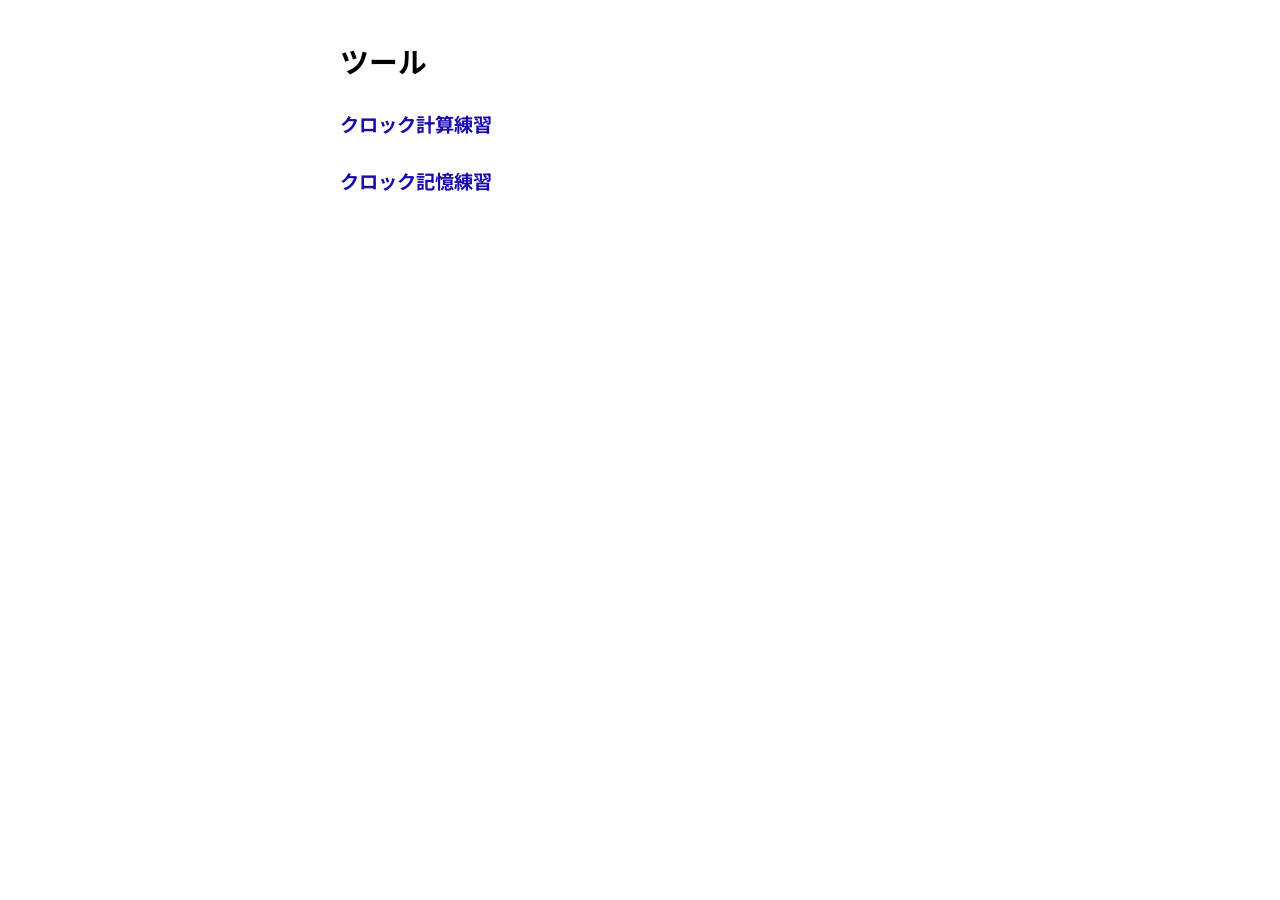
==== commit 0a08c182: "フォントを調整" ====
--- a/index.html
+++ b/index.html
@@ -5,9 +5,12 @@
   <meta charset="UTF-8">
   <meta name="viewport" content="width=device-width, initial-scale=1.0">
   <title>ツール</title>
+  <link rel="preconnect" href="https://fonts.googleapis.com">
+  <link rel="preconnect" href="https://fonts.gstatic.com" crossorigin>
+  <link href="https://fonts.googleapis.com/css2?family=JetBrains+Mono:wght@400;500;700;800&family=Noto+Sans+JP:wght@400;500;700;900&display=swap" rel="stylesheet">
   <style>
     body {
-      font-family: sans-serif;
+      font-family: "Noto Sans JP", sans-serif;
       max-width: 600px;
       margin: 40px auto;
       padding: 0 16px;
